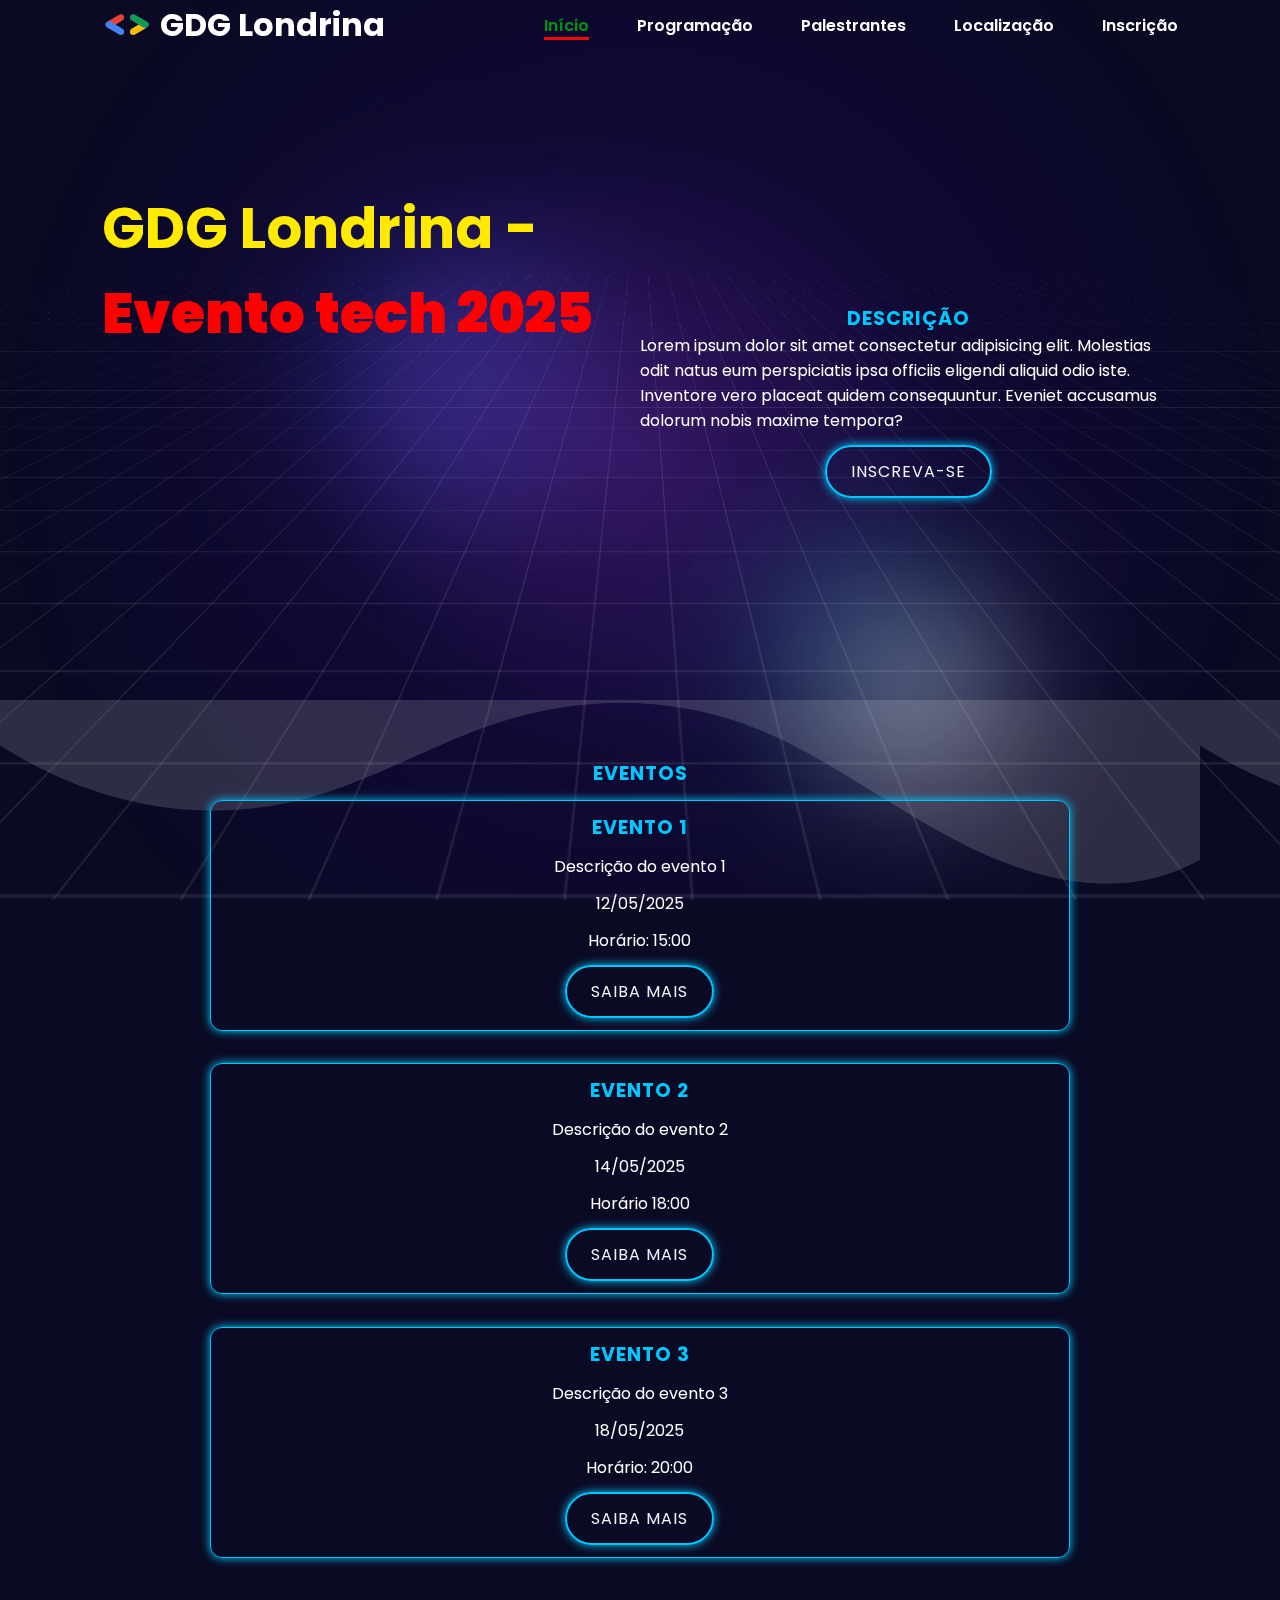
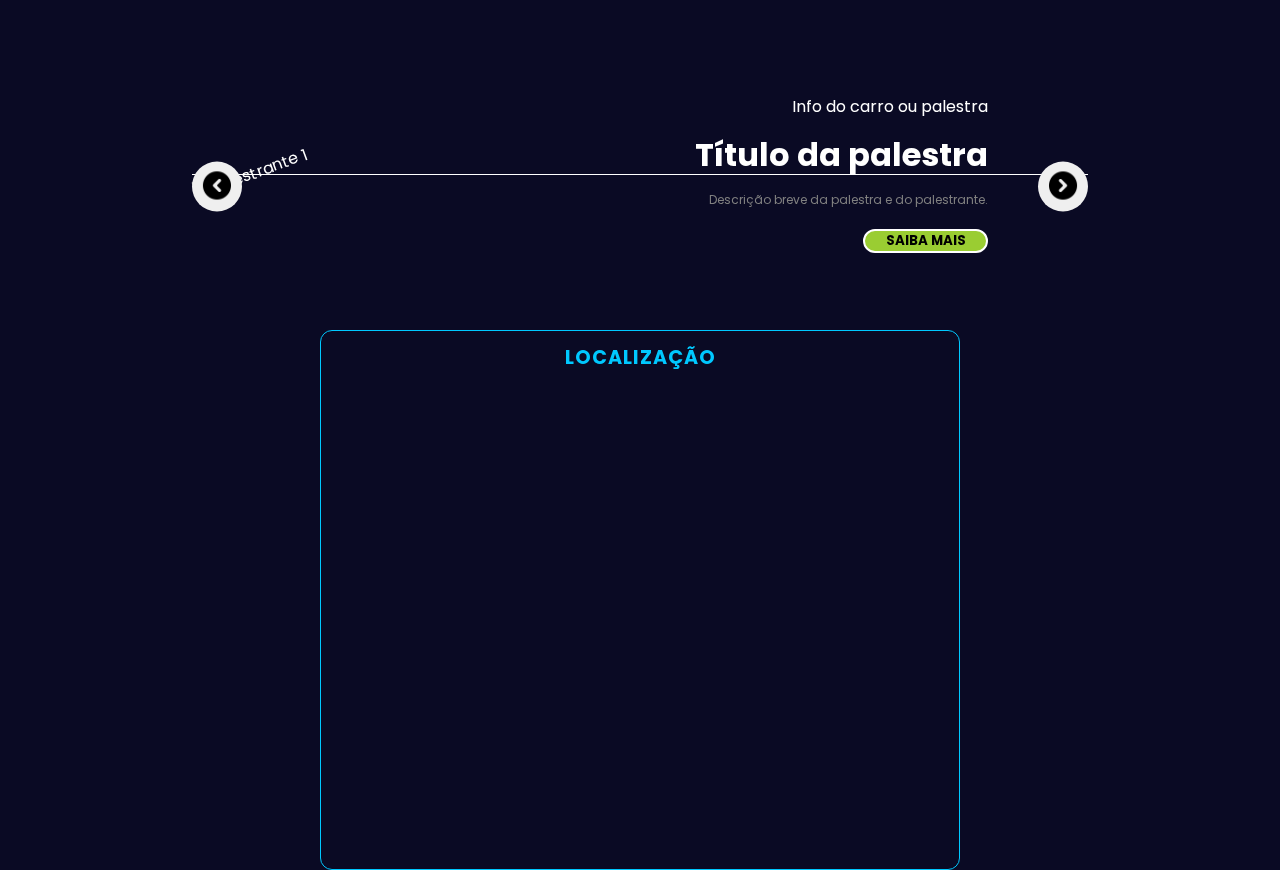
==== index.html @ 8e0e9ed7 "Inserindo seção de horários, palestrantes e localização." ====
<!DOCTYPE html>
<html lang="pt-br">
  <head>
    <meta charset="UTF-8" />
    <meta name="viewport" content="width=device-width, initial-scale=1.0" />
    <link
      rel="stylesheet"
      href="https://cdnjs.cloudflare.com/ajax/libs/font-awesome/6.7.2/css/all.min.css"
      integrity="sha512-Evv84Mr4kqVGRNSgIGL/F/aIDqQb7xQ2vcrdIwxfjThSH8CSR7PBEakCr51Ck+w+/U6swU2Im1vVX0SVk9ABhg=="
      crossorigin="anonymous"
      referrerpolicy="no-referrer"
    />
  
    <link rel="stylesheet" href="/styles/styles.css" />
    <link rel="stylesheet" href="/styles/header.css" />
    <link rel="stylesheet" href="/styles/responsivo.css" />
    <link rel="stylesheet" href="/styles/main.css" />  
    <link rel="stylesheet" href="/styles/background.css">
    <link rel="stylesheet" href="styles/palestrantes.css">

    <script
      src="https://cdnjs.cloudflare.com/ajax/libs/jquery/3.7.1/jquery.min.js"
      integrity="sha512-v2CJ7UaYy4JwqLDIrZUI/4hqeoQieOmAZNXBeQyjo21dadnwR+8ZaIJVT8EE2iyI61OV8e6M8PP2/4hpQINQ/g=="
      crossorigin="anonymous"
      referrerpolicy="no-referrer"
    ></script>
    <title>GDG Londrina</title>
  </head>
  <body>
    <!-- Parte do background -->
    <div class="interactive-background" id="interactive-bg">
        <div class="gradient-follow" id="gradient"></div>
        <div class="grid"></div>
        <div class="particles-container" id="particles"></div>
        <div class="orb orb1" id="orb1"></div>
        <div class="orb orb2" id="orb2"></div>
        <div class="orb orb3" id="orb3"></div>
        <div class="waves">
            <div class="wave wave1"></div>
            <div class="wave wave2"></div>
            <div class="wave wave3"></div>
        </div>
    </div>
    <!-- Parte do header(cabeçalho) -->
    <header>
      <nav id="navbar">
        <div class="logo">
          <img
            src="/Imagem/5159265559957843732-Photoroom.png"
            id="logo_img"
            alt="GDG Logo"
          />
          <h1>GDG Londrina</h1>
        </div>
        <ul id="nav_list">
          <li class="nav_item active">
            <a href="#home"> Início </a>
          </li>
          <li class="nav_item">
            <a href="#agenda"> Programação </a>
          </li>
          <li class="nav_item">
            <a href="#palestra"> Palestrantes </a>
          </li>
          <li class="nav_item">
            <a href="#localizacao"> Localização </a>
          </li>
          <li class="nav_item">
            <a href="#inscricao"> Inscrição </a>
          </li>
        </ul>
        <button id="mobile_btn">
          <i class="fa-solid fa-bars"></i>
        </button>
      </nav>

      <div id="mobile_menu">
        <ul id="mobile_nav_list">
          <li class="nav_item">
            <a href="#home"> Início </a>
          </li>
          <li class="nav_item">
            <a href="#agenda"> Programação </a>
          </li>
          <li class="nav_item">
            <a href="#palestra"> Palestrantes </a>
          </li>
          <li class="nav_item">
            <a href="#localizacao"> Localização </a>
          </li>
          <li class="nav_item">
            <a href="#inscricao"> Inscrição </a>
          </li>
        </ul>
      </div>
    </header>

    <!-- Parte do inicio -->
    <main id="content">
      <section id="home">
        <div class="shape"></div>
        <div id="inicio">
          <h1 class="title">
            GDG Londrina - <strong>Evento tech 2025</strong>
          </h1>
          <p class="description">
          
          </p>   
          <div>
             <div id="btn-container">
              <div id="">
                <h3>Descrição </h3>
                <p>Lorem ipsum dolor sit amet consectetur adipisicing elit. Molestias odit natus eum perspiciatis ipsa officiis eligendi aliquid odio iste. Inventore vero placeat quidem consequuntur. Eveniet accusamus dolorum nobis maxime tempora?</p>
              </div>
            <button id="btn">
                Inscreva-se
               </button>
          </div>

          </div> 
         
      </section>
      
      <section id="agenda">
        <div class="agenda-palestra">
    
            <h2>Eventos</h2>
            <div class="eventos">
              <div class="evento">
                <h3>Evento 1</h3>
                <p>Descrição do evento 1</p>
                <span class="data">12/05/2025</span>
                <span class="horario">Horário: 15:00</span>
                <button id="btn">Saiba Mais</button>
              </div>
              <div class="evento">
                <h3>Evento 2</h3>
                <p>Descrição do evento 2</p>
                <span class="data">14/05/2025</span>
                <span class="horario" >Horário 18:00</span>
                <button id="btn">Saiba Mais</button>

              </div>
              <div class="evento">
                <h3>Evento 3</h3>
                <p>Descrição do evento 3</p>
                <span class="data">18/05/2025</span>
                <span class="horario">Horário: 20:00</span>
                <button id="btn">Saiba Mais</button>

              </div>
          </div>

        </div>
      </section>
       
      <section id="palestra">
        <div class="lista">
          <div class="item active">
            <div class="palestrante-img">
              <img src="img1.jpg" alt="Palestrante 1">
            </div>
            <div class="content">
              <div class="car-information">Info do carro ou palestra</div>
              <h2>Título da palestra</h2>
              <div class="description">Descrição breve da palestra e do palestrante.</div>
              <button class="information">Saiba mais</button>
            </div>
          </div>
          <div class="item">
            <div class="palestrante-img">
              <img src="img2.jpg" alt="Palestrante 2">
            </div>
            <div class="content">
              <div class="car-information">Outro conteúdo</div>
              <h2>Outro título</h2>
              <div class="description">Outra descrição para este slide.</div>
              <button class="information">Saiba mais</button>
            </div>
          </div>
      
          <!-- MOVA AS SETAS PRA CÁ -->
          <div class="arrows">
            <button id="prev"><img src="Imagem/flecha.png" alt="Anterior"></button>
            <button id="next"><img src="Imagem/flecha.png" alt="Próximo"></button>
          </div>
        </div>
      
       
      </section>

      <section id="localizacao">
        <h2>Localização</h2>
        <div class="mapa">
        <iframe src="https://www.google.com/maps/embed?pb=!1m18!1m12!1m3!1d3664.3325707007243!2d-51.14333442485062!3d-23.303689378977754!2m3!1f0!2f0!3f0!3m2!1i1024!2i768!4f13.1!3m3!1m2!1s0x94eb437a3d1d44af%3A0x9c9f46adfc62d1eb!2sUniCesumar%20-%20Londrina!5e0!3m2!1spt-BR!2sbr!4v1744489398450!5m2!1spt-BR!2sbr" width="600" height="450" style="border:0;" allowfullscreen="" loading="lazy" referrerpolicy="no-referrer-when-downgrade"></iframe></div>
      </section>
      
      
      
    </main>

   
    <script src="/javascript/script.js"></script>
    <script src="/javascript/background.js"></script>
    <script src="/javascript/slides.js"></script>
  </body>
</html>
---- styles/styles.css ----
/* Para estilizações repitidas */

@import url('https://fonts.googleapis.com/css2?family=Montserrat:ital,wght@0,100..900;1,100..900&family=Poppins:ital,wght@0,100;0,200;0,300;0,400;0,500;0,600;0,700;0,800;0,900;1,100;1,200;1,300;1,400;1,500;1,600;1,700;1,800;1,900&family=Righteous&family=Sarala:wght@400;700&display=swap');

* {
    font-family: 'Poppins', sans-serif;
    margin: 0;
    padding: 0;
    box-sizing: border-box;
}

body {
    background-color: white;
}

section {
    padding: 28px 8%;
}

.btn_default {
    border: none;
    display: flex;
    align-items: center;
    justify-content: center;
    background-color: #ffcb45;
    border-radius: 12px;
    padding: 10px 14px;
    box-shadow: 0px 0px 10px 2px rgb(0,0,0,0.1);
    cursor: pointer;
    transition: background-color 0.3s ease;
}

.btn_default:hover {
    background-color: #f8d477;
}

.section_title {
    color: #e9a209;
    font-size: 1.563rem;
}

.section_subtitle {
    font-size: 2.1875rem;
}
---- styles/header.css ----
/* header {
    width: 100%;
    padding: 0px 8%;
    background: -moz-linear-gradient(#444); }*/



#navbar {
    width: 100%;
    display: flex;
    align-items: center;
    justify-content: space-between;
}

.logo {
    display: flex;
    align-items: center;
    gap: 8px;
}

.logo #logo_img {
    width: 50px;
    height: 50px;
}

#nav_list {
    display: flex;
    list-style: none;
    gap: 48px;
}

.nav_item a {
    text-decoration: none;
    color: rgb(255, 255, 255);
    font-weight: 600;
}

.nav_item.active a {
    color: rgb(0, 148, 20);
    border-bottom: 3px solid red;
}

#mobile_btn {
    display: none;
}

#mobile_menu {
    display: none;
}
---- styles/responsivo.css ----
/* Parte da responsividade */

/* Parte do cabeçalho */
@media screen and (max-width: 1170px) {
    #nav_list,
    #navbar .btn_default {
        display: none;
    }

    #mobile_btn {
        display: block;
        border: none;
        background-color: transparent;
        font-size: 1.5rem;
        cursor: pointer;
    }

    #mobile_menu.active {
        display: flex;
        flex-direction: column;
        align-items: center;
    }

    #mobile_nav_list {
        display: flex;
        flex-direction: column;
        gap: 12px;
        margin: 12px 0px;
    }

    #mobile_nav_list .nav_item {
        list-style: none;
        text-align: center;
    } 
}

@media screen and (max-width: 1170px) {
    #home {
        align-items: center;
        justify-content: center;        
        flex-wrap: wrap;
        min-height: 100%;
        padding-top: 0px;
    }

    #banner, #banner img, #home .shape {
        display: none;
    }

  

    #inicio {
        width: 100%;
        text-align: center;
        align-items: center;
    }
}
---- styles/main.css ----
:root {
    --primary: #00c8ff;
    --secondary: #5352ed;
    --accent: #ff2e63;
    --dark: #0a0a24;
    --light: #f1f2f6;
}

#home {
    display: flex;
    flex: auto;
    min-height: calc(100vh - 91px);
    position: relative;
}

#inicio {
    margin-top: 10%;
    width: 50%;
    display: flex;
    flex-direction: column;
    gap: 28px;
}

#inicio .title {
    font-size: 3.5rem;
    color: rgb(255, 234, 0);
}

#inicio .title strong {
    color: red;
}

#inicio .description {
    font-size: 1.2rem;
}

#banner {
    display: flex;
    align-items: start;
    justify-content: end;
    width: 70%;
    z-index: 2;
}

#btn-container {
    width: 100%;
    align-items: center;
    justify-content: center;
    display: flex;
    flex-direction: column;
    margin-left: 100%;
    margin-top: -20%;
    gap: 12px;
   
}

#btn {
    margin: 0 auto;
    padding: 12px 24px;
    background: transparent;
    color: var(--light);
    border: 2px solid var(--primary);
    border-radius: 30px;
    font-size: 1rem;
    cursor: pointer;
    transition: all 0.3s ease;
    position: relative;
    overflow: hidden;
    text-transform: uppercase;
    letter-spacing: 1px;
    z-index: 1;
    box-shadow: 0 0 10px var(--primary);
}

#agenda{
    width: 100%;
    display: flex;
    flex-direction: column;
    gap: 12px;
    margin-top: -10%;
}

#agenda > h2, h3 {
    text-align: center;
    color: var(--primary);
    text-transform: uppercase;
    letter-spacing: 1px;
    font-size: 1.2rem;
}

.agenda-palestra {
    width: 100%;
    display: flex;
    flex-direction: column;
    gap: 12px;
    
}

.agenda-palestra > h2{
    text-align: center;
    color: var(--primary);
    text-transform: uppercase;
    letter-spacing: 1px;
    font-size: 1.2rem;
}

.evento {
    width: 80%;
    display: flex;
    flex-direction: column;
    text-align: center;
    gap: 12px;
    border: 1px solid var(--primary);
    border-radius: 12px;
    margin: auto;
    margin-bottom: 3%;
    padding: 12px;
    box-shadow: 0 0 10px var(--primary);
}

/* Seção localização */

#localizacao {
    
    width: 50%;
    display: flex;
    flex-direction: column;
    align-items: center;
    gap: 28px;
    margin: auto;
    margin-top: 10%;
    border: 1px solid var(--primary);
    border-radius: 12px;
    padding: 12px;
}

#localizacao > h2 {
    text-align: center;
    color: var(--primary);
    text-transform: uppercase;
    letter-spacing: 1px;
    font-size: 1.2rem;
}



#btn:before {
    content: '';
    position: absolute;
    top: 0;
    left: -100%;
    width: 100%;
    height: 100%;
    background: var(--primary);
    transition: all 0.4s ease-in-out;
    z-index: -1;
}

#btn:hover:before {
    left: 0;
}

#btn:hover {
    color: var(--dark);
    box-shadow: 0 0 20px var(--primary);
    transform: translateY(-5px);
}
---- styles/background.css ----
:root {
    --primary-color: #00c8ff66;
    --secondary-color: #5352ed;
    --accent-color: #f1f2f6;
    --bg-color: #0a0a24;
    --mouse-x: 50vw;
    --mouse-y: 50vh;
}


* {
    margin: 0;
    padding: 0;
    box-sizing: border-box;
    
}


header{
    width: 100%;
    padding: 0px 8%;
   
}


body {
    font-family: 'Segoe UI', Tahoma, Geneva, Verdana, sans-serif;
    background-color: var(--bg-color);
    color: white;
    min-height: 100vh;
    overflow-x: hidden;
    position: relative;
}

.interactive-background {
    position: fixed;
    top: 0;
    left: 0;
    width: 100%;
    height: 100%;
    z-index: -1;
    overflow: hidden;
}

/* Gradiente principal que segue o cursor */
.gradient-follow {
    position: absolute;
    top: 0;
    left: 0;
    width: 100%;
    height: 100%;
    background: radial-gradient(
        800px circle at var(--mouse-x) var(--mouse-y),
        rgba(138, 43, 226, 0.4),
        rgba(74, 0, 224, 0.1) 40%,
        rgba(18, 0, 56, 0) 80%
    );
    pointer-events: none;
    opacity: 0.8;
}

/* Partículas flutuantes */
.particles-container {
    position: absolute;
    width: 100%;
    height: 100%;
}

.particle {
    position: absolute;
    background-color: rgba(255, 255, 255, 0.5);
    border-radius: 50%;
    pointer-events: none;
}

/* Grade de linhas */
.grid {
    position: absolute;
    width: 200%;
    height: 200%;
    top: -50%;
    left: -50%;
    background-image: 
        linear-gradient(rgba(255, 255, 255, 0.1) 1px, transparent 1px),
        linear-gradient(90deg, rgba(255, 255, 255, 0.1) 1px, transparent 1px);
    background-size: 50px 50px;
    transform-origin: center;
    transform: perspective(500px) rotateX(60deg);
    animation: grid-animation 15s linear infinite;
}

@keyframes grid-animation {
    0% {
        transform: perspective(500px) rotateX(60deg) translateY(0);
    }
    100% {
        transform: perspective(500px) rotateX(60deg) translateY(50px);
    }
}

/* Orbes de luz */
.orb {
    position: absolute;
    border-radius: 50%;
    filter: blur(60px);
    opacity: 0.5;
    mix-blend-mode: screen;
    pointer-events: none;
    transition: transform 0.8s ease;
}

.orb1 {
    top: 20%;
    left: 20%;
    width: 400px;
    height: 400px;
    background: radial-gradient(var(--secondary-color), transparent 70%);
}

.orb2 {
    bottom: 10%;
    right: 20%;
    width: 350px;
    height: 350px;
    background: radial-gradient(var(--primary-color), transparent 70%);
}

.orb3 {
    top: 60%;
    left: 60%;
    width: 300px;
    height: 300px;
    background: radial-gradient(var(--accent-color), transparent 70%);
}

/* Ondas na parte inferior */
.waves {
    position: absolute;
    bottom: 0;
    left: 0;
    width: 100%;
    height: 200px;
    opacity: 0.2;
}

.wave {
    position: absolute;
    bottom: 0;
    left: 0;
    width: 200%;
    height: 100%;
    background: url("data:image/svg+xml,%3Csvg xmlns='http://www.w3.org/2000/svg' viewBox='0 0 1200 120' preserveAspectRatio='none'%3E%3Cpath d='M321.39,56.44c58-10.79,114.16-30.13,172-41.86,82.39-16.72,168.19-17.73,250.45-.39C823.78,31,906.67,72,985.66,92.83c70.05,18.48,146.53,26.09,214.34,3V0H0V27.35A600.21,600.21,0,0,0,321.39,56.44Z' fill='%23ffffff'%3E%3C/path%3E%3C/svg%3E");
    background-size: 1200px 100%;
}

.wave1 {
    animation: wave-animation 20s linear infinite;
    z-index: 3;
    opacity: 0.3;
}

.wave2 {
    animation: wave-animation-reverse 15s linear infinite;
    z-index: 2;
    opacity: 0.5;
}

.wave3 {
    animation: wave-animation 30s linear infinite;
    z-index: 1;
    opacity: 0.2;
}

@keyframes wave-animation {
    0% { transform: translateX(0); }
    100% { transform: translateX(-50%); }
}

@keyframes wave-animation-reverse {
    0% { transform: translateX(-50%); }
    100% { transform: translateX(0); }
}



/* Conteúdo */


/* h1 {
    font-size: 48px;
    font-weight: 800;
    margin-bottom: 20px;
    background: linear-gradient(to right, white, #c4b5fd);
    -webkit-background-clip: text;
    background-clip: text;
    color: transparent;
    max-width: 800px;
} */
---- styles/palestrantes.css ----
/* Reset e configurações globais */
* {
    margin: 0;
    padding: 0;
    box-sizing: border-box;
}

#palestra{
    margin-top: 10%;
}

  /* Adaptação: classe .lista */
  #palestra .lista {
    
    width: 70vw;
    height: 100%;
    margin: auto;
    position: relative;
  }
  
  /* .item e .item.active */
  #palestra .lista .item {
    position: absolute;
    inset: 0;
    opacity: 0;
    transform: translateX(100vw);
    transition: 0.5s;
  }
  
  #palestra .lista .item.active {
    transform: translateX(0);
    opacity: 1;
    transition: 0.5s;
  }
  
  /* Adaptação: .palestrante-img e .car-img */
  #palestra .lista .item .palestrante-img,
  #palestra .lista .item .car-img {
    position: absolute;
    top: 30%;
    transform: translateY(-50%);
    width: 70%;
  }
  
  #palestra .lista .item .palestrante-img img,
  #palestra .lista .item .car-img img {
    width: 100%;
    transform: rotate(0deg);
    transition: 0.5s;
    transition-delay: 0.3s;
  }
  
  #palestra .lista .item.active .palestrante-img img,
  #palestra .lista .item.active .car-img img {
    transform: rotate(-20deg);
  }
  
  /* Conteúdo textual */
  #palestra .lista .item .content {
    position: absolute;
    bottom: 10%;
    right: 100px;
    width: 70%;
    height: 100%;
    display: flex;
    flex-direction: column;
    justify-content: center;
    align-items: end;
    gap: 20px;
  }
  
  /* Animações */
  #palestra .lista .item .content .car-information,
  #palestra .lista .item .content h2,
  #palestra .lista .item .content .description,
  #palestra .lista .item .content .information {
    transform: translateX(200px);
    transition: 0.7s;
    transition-delay: 0.3s;
  }
  
  #palestra .lista .item.active .content .car-information {
    transform: translateX(0);
  }
  
  #palestra .lista .item.active .content h2 {
    transform: translateX(0);
    transition-delay: 0.5s;
  }
  
  #palestra .lista .item.active .content .description {
    transform: translateX(0);
    transition-delay: 0.9s;
  }
  
  #palestra .lista .item.active .content .information {
    transform: translateX(0);
    transition-delay: 1.2s;
  }
  
  #palestra .lista .item .content h2 {
    font-size: 2em;
    line-height: 1em;
  }
  
  #palestra .lista .item .content .description {
    color: gray;
    font-size: 12px;
    text-align: right;
    max-width: 400px;
  }
  
  #palestra .lista .item .content .information {
    border-radius: 30px;
    height: 35px;
    width: 125px;
    text-transform: uppercase;
    border: 2px solid white;
    background-color: yellowgreen;
    cursor: pointer;
    font-weight: bold;
  }
  
  /* Linha branca */
  #palestra .lista::before {
    content: "";
    position: absolute;
    height: 200px;
    width: 100%;
    top: 30%;
    border-top: 1px solid white;
  }
  
  /* Arrows */
  #palestra .arrows {
    width: 70vw;
    position: absolute;
    top: 29%;
    left: 50%;
    transform: translate(-50%, -25%);
    display: flex;
    justify-content: space-between;
  }
  
  #palestra .arrows button {
    width: 50px;
    height: 50px;
    border-radius: 50%;
    border: none;
    cursor: pointer;
  }
  
  #palestra .arrows button:nth-child(1) img {
    scale: -1;
  }
  
  #palestra .arrows img {
    width: 30px;
    margin-top: 4px;
  }
  
  #palestra .arrows img:hover {
    background-color: rgb(255, 0, 162);
    border-radius: 50%;
  }
  
  #palestra .indicator {
    position: absolute;
    top: 70%;
    left: 50%;
    transform: translateX(-50%);
    height: auto;
    width: auto;
    display: flex;
    flex-direction: column;
    align-items: center;
    gap: 15px;
  }
  
  #palestra .indicator .number {
    font-size: 3em;
    color: #000;
  }
  
  #palestra .indicator ul {
    display: flex;
    gap: 10px;
  }
  
  #palestra .indicator ul li {
    width: 25px;
    height: 5px;
    background-color: violet;
    transition: 0.5s;
  }
  
  #palestra .indicator ul li.active {
    background-color: black;
  }
  
  
  /* Classe utilitária */
  .active {
    transform: translateX(0);
    transition: 0.5s;
    opacity: 1;
  }
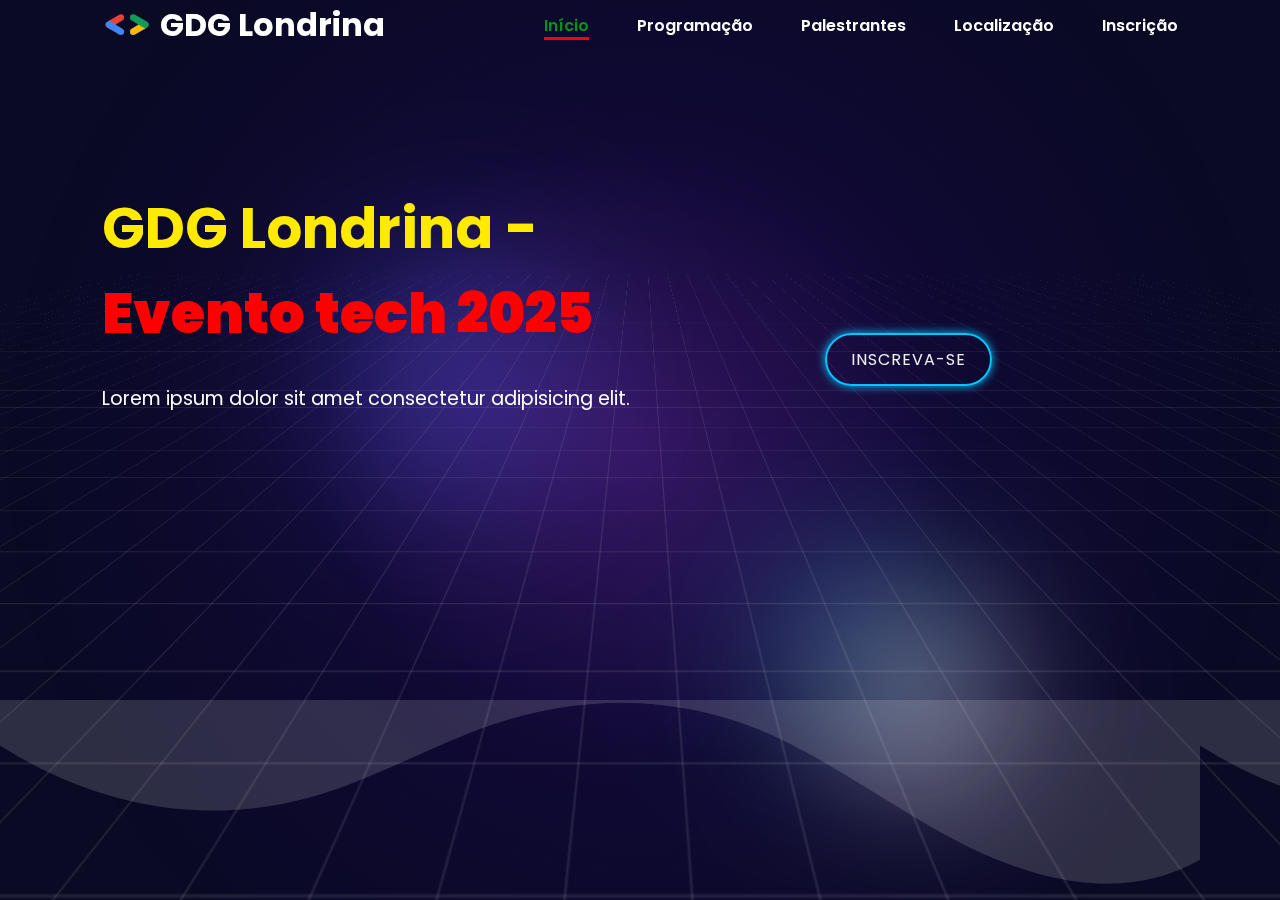
==== commit 38f34785: "nada" ====
--- a/index.html
+++ b/index.html
@@ -16,7 +16,6 @@
     <link rel="stylesheet" href="/styles/responsivo.css" />
     <link rel="stylesheet" href="/styles/main.css" />  
     <link rel="stylesheet" href="/styles/background.css">
-    <link rel="stylesheet" href="styles/palestrantes.css">
 
     <script
       src="https://cdnjs.cloudflare.com/ajax/libs/jquery/3.7.1/jquery.min.js"
@@ -104,104 +103,24 @@
             GDG Londrina - <strong>Evento tech 2025</strong>
           </h1>
           <p class="description">
-          
+            Lorem ipsum dolor sit amet consectetur adipisicing elit.
           </p>   
           <div>
-             <div id="btn-container">
-              <div id="">
-                <h3>Descrição </h3>
-                <p>Lorem ipsum dolor sit amet consectetur adipisicing elit. Molestias odit natus eum perspiciatis ipsa officiis eligendi aliquid odio iste. Inventore vero placeat quidem consequuntur. Eveniet accusamus dolorum nobis maxime tempora?</p>
-              </div>
+            <div id="btn-container">
             <button id="btn">
                 Inscreva-se
-               </button>
+              </button>
           </div>
 
           </div> 
-         
-      </section>
-      
-      <section id="agenda">
-        <div class="agenda-palestra">
-    
-            <h2>Eventos</h2>
-            <div class="eventos">
-              <div class="evento">
-                <h3>Evento 1</h3>
-                <p>Descrição do evento 1</p>
-                <span class="data">12/05/2025</span>
-                <span class="horario">Horário: 15:00</span>
-                <button id="btn">Saiba Mais</button>
-              </div>
-              <div class="evento">
-                <h3>Evento 2</h3>
-                <p>Descrição do evento 2</p>
-                <span class="data">14/05/2025</span>
-                <span class="horario" >Horário 18:00</span>
-                <button id="btn">Saiba Mais</button>
-
-              </div>
-              <div class="evento">
-                <h3>Evento 3</h3>
-                <p>Descrição do evento 3</p>
-                <span class="data">18/05/2025</span>
-                <span class="horario">Horário: 20:00</span>
-                <button id="btn">Saiba Mais</button>
-
-              </div>
-          </div>
-
-        </div>
-      </section>
-       
-      <section id="palestra">
-        <div class="lista">
-          <div class="item active">
-            <div class="palestrante-img">
-              <img src="img1.jpg" alt="Palestrante 1">
-            </div>
-            <div class="content">
-              <div class="car-information">Info do carro ou palestra</div>
-              <h2>Título da palestra</h2>
-              <div class="description">Descrição breve da palestra e do palestrante.</div>
-              <button class="information">Saiba mais</button>
-            </div>
-          </div>
-          <div class="item">
-            <div class="palestrante-img">
-              <img src="img2.jpg" alt="Palestrante 2">
-            </div>
-            <div class="content">
-              <div class="car-information">Outro conteúdo</div>
-              <h2>Outro título</h2>
-              <div class="description">Outra descrição para este slide.</div>
-              <button class="information">Saiba mais</button>
-            </div>
-          </div>
-      
-          <!-- MOVA AS SETAS PRA CÁ -->
-          <div class="arrows">
-            <button id="prev"><img src="Imagem/flecha.png" alt="Anterior"></button>
-            <button id="next"><img src="Imagem/flecha.png" alt="Próximo"></button>
-          </div>
-        </div>
-      
-       
-      </section>
-
-      <section id="localizacao">
-        <h2>Localização</h2>
-        <div class="mapa">
-        <iframe src="https://www.google.com/maps/embed?pb=!1m18!1m12!1m3!1d3664.3325707007243!2d-51.14333442485062!3d-23.303689378977754!2m3!1f0!2f0!3f0!3m2!1i1024!2i768!4f13.1!3m3!1m2!1s0x94eb437a3d1d44af%3A0x9c9f46adfc62d1eb!2sUniCesumar%20-%20Londrina!5e0!3m2!1spt-BR!2sbr!4v1744489398450!5m2!1spt-BR!2sbr" width="600" height="450" style="border:0;" allowfullscreen="" loading="lazy" referrerpolicy="no-referrer-when-downgrade"></iframe></div>
+        
       </section>
       
       
       
     </main>
 
-   
     <script src="/javascript/script.js"></script>
     <script src="/javascript/background.js"></script>
-    <script src="/javascript/slides.js"></script>
   </body>
 </html>
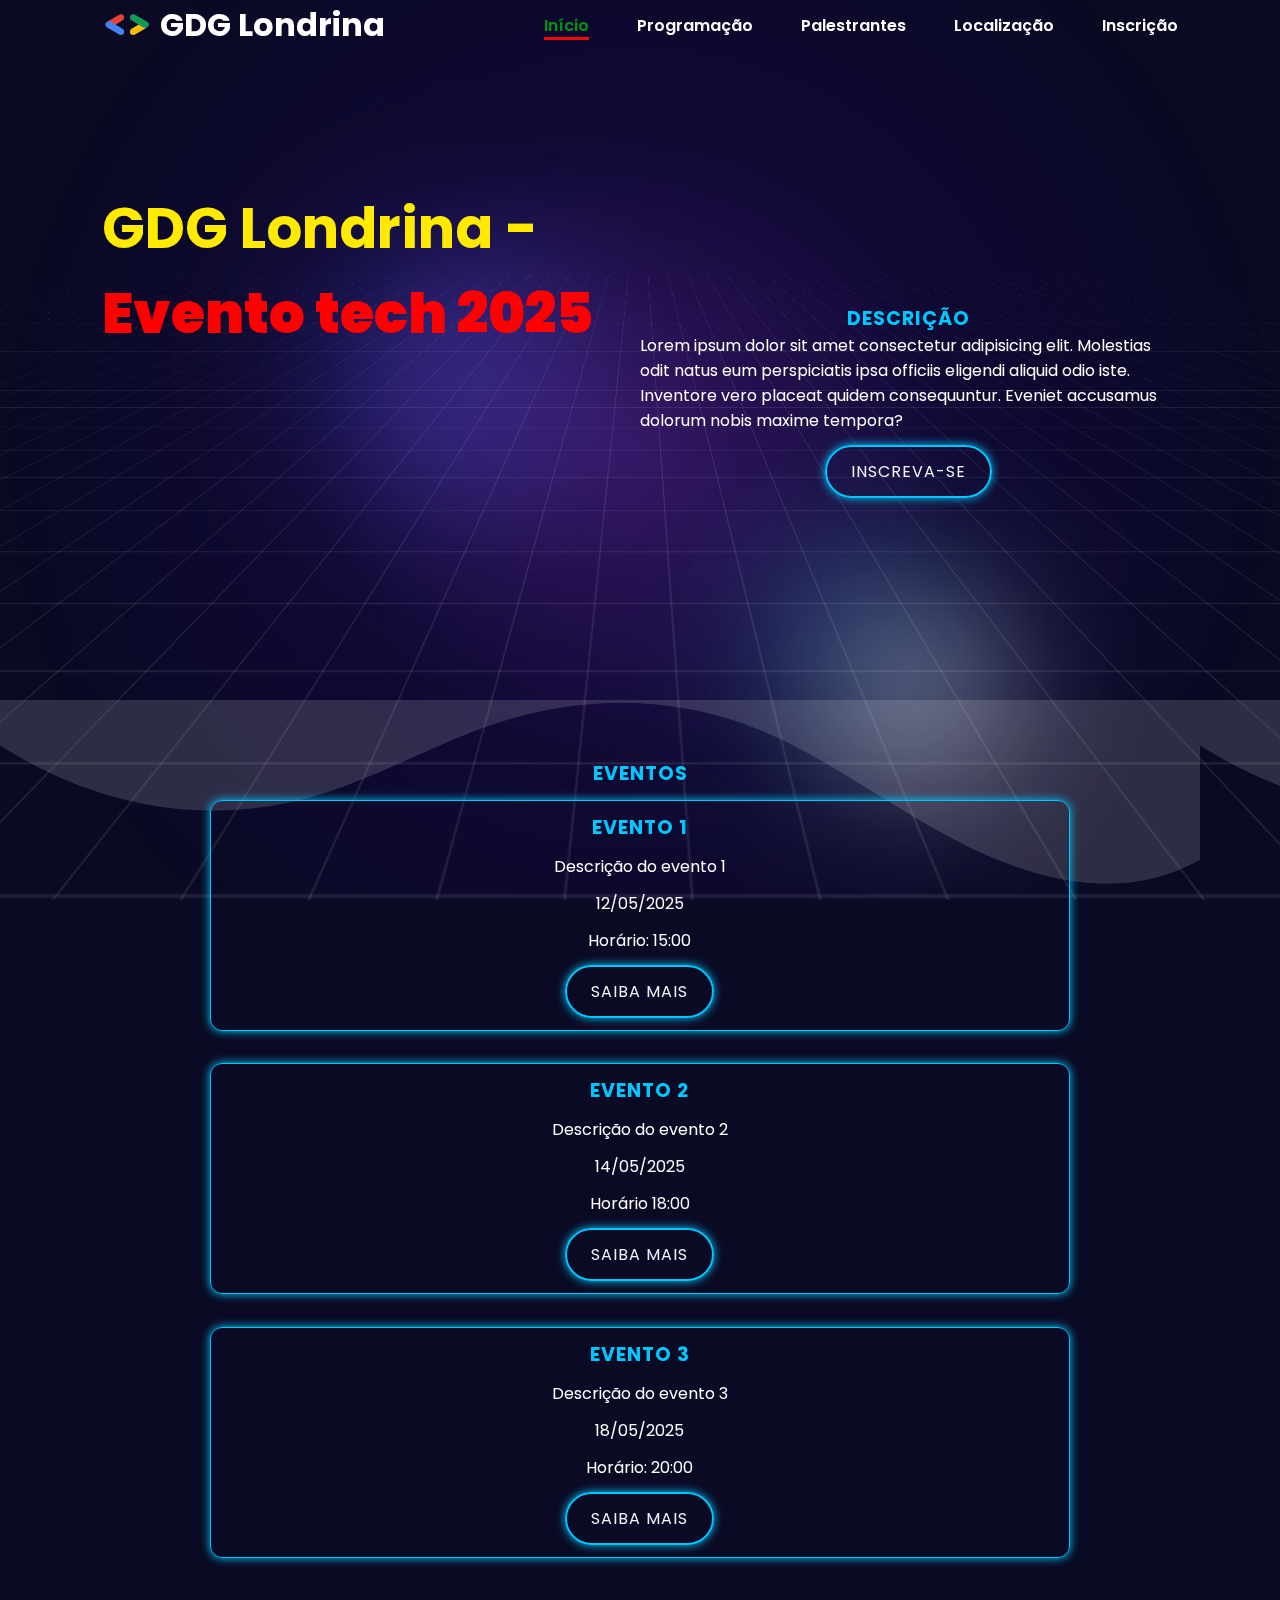
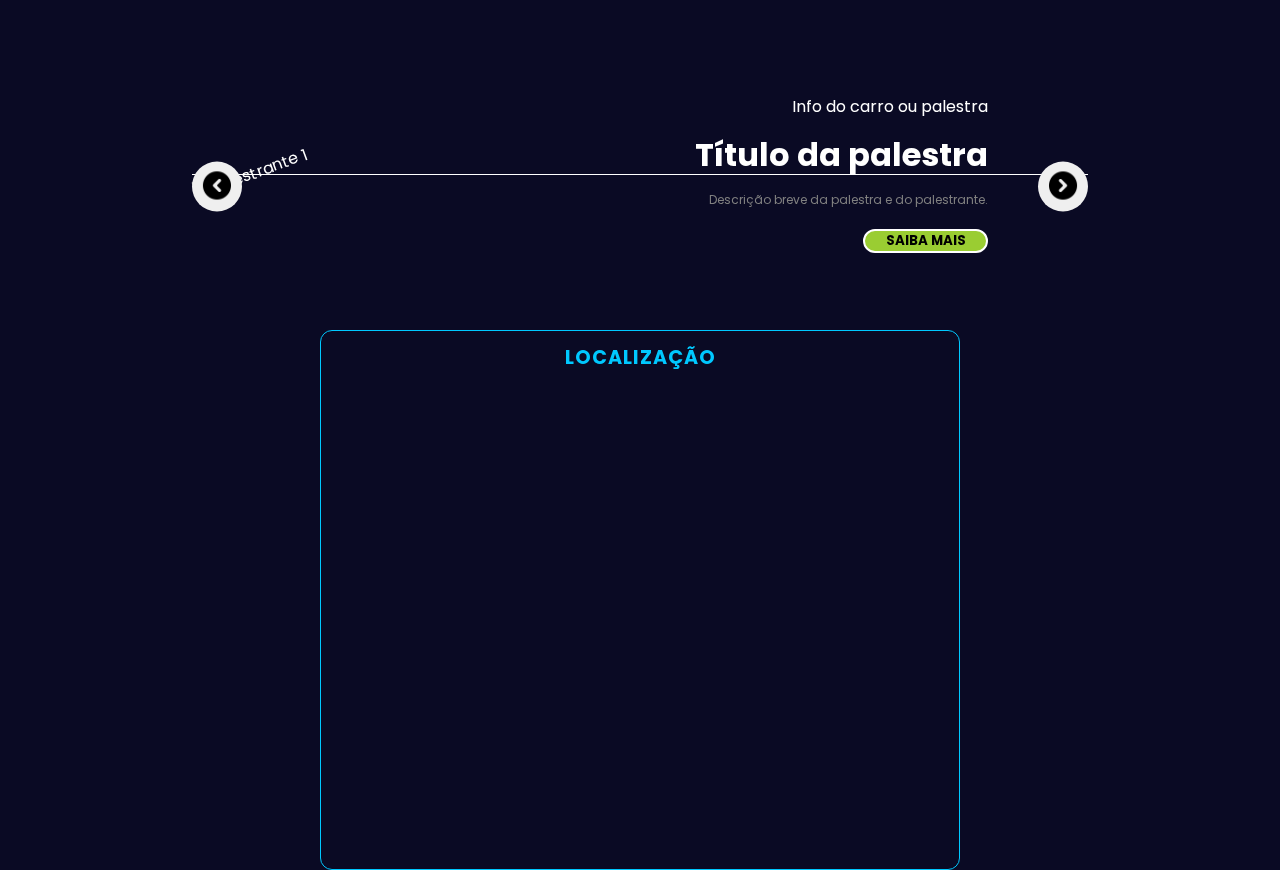
==== commit 13e0ee54: "Arrumando parte do html" ====
--- a/index.html
+++ b/index.html
@@ -16,6 +16,7 @@
     <link rel="stylesheet" href="/styles/responsivo.css" />
     <link rel="stylesheet" href="/styles/main.css" />  
     <link rel="stylesheet" href="/styles/background.css">
+    <link rel="stylesheet" href="styles/palestrantes.css">
 
     <script
       src="https://cdnjs.cloudflare.com/ajax/libs/jquery/3.7.1/jquery.min.js"
@@ -103,17 +104,93 @@
             GDG Londrina - <strong>Evento tech 2025</strong>
           </h1>
           <p class="description">
-            Lorem ipsum dolor sit amet consectetur adipisicing elit.
+          
           </p>   
           <div>
             <div id="btn-container">
+              <div id="">
+                <h3>Descrição </h3>
+                <p>Lorem ipsum dolor sit amet consectetur adipisicing elit. Molestias odit natus eum perspiciatis ipsa officiis eligendi aliquid odio iste. Inventore vero placeat quidem consequuntur. Eveniet accusamus dolorum nobis maxime tempora?</p>
+              </div>
             <button id="btn">
                 Inscreva-se
               </button>
           </div>
 
           </div> 
-        
+      </section>
+      
+      <section id="agenda">
+        <div class="agenda-palestra">
+    
+            <h2>Eventos</h2>
+            <div class="eventos">
+              <div class="evento">
+                <h3>Evento 1</h3>
+                <p>Descrição do evento 1</p>
+                <span class="data">12/05/2025</span>
+                <span class="horario">Horário: 15:00</span>
+                <button id="btn">Saiba Mais</button>
+              </div>
+              <div class="evento">
+                <h3>Evento 2</h3>
+                <p>Descrição do evento 2</p>
+                <span class="data">14/05/2025</span>
+                <span class="horario" >Horário 18:00</span>
+                <button id="btn">Saiba Mais</button>
+
+              </div>
+              <div class="evento">
+                <h3>Evento 3</h3>
+                <p>Descrição do evento 3</p>
+                <span class="data">18/05/2025</span>
+                <span class="horario">Horário: 20:00</span>
+                <button id="btn">Saiba Mais</button>
+
+              </div>
+          </div>
+
+        </div>
+      </section>
+
+      <section id="palestra">
+        <div class="lista">
+          <div class="item active">
+            <div class="palestrante-img">
+              <img src="img1.jpg" alt="Palestrante 1">
+            </div>
+            <div class="content">
+              <div class="car-information">Info do carro ou palestra</div>
+              <h2>Título da palestra</h2>
+              <div class="description">Descrição breve da palestra e do palestrante.</div>
+              <button class="information">Saiba mais</button>
+            </div>
+          </div>
+          <div class="item">
+            <div class="palestrante-img">
+              <img src="img2.jpg" alt="Palestrante 2">
+            </div>
+            <div class="content">
+              <div class="car-information">Outro conteúdo</div>
+              <h2>Outro título</h2>
+              <div class="description">Outra descrição para este slide.</div>
+              <button class="information">Saiba mais</button>
+            </div>
+          </div>
+      
+          <!-- MOVA AS SETAS PRA CÁ -->
+          <div class="arrows">
+            <button id="prev"><img src="Imagem/flecha.png" alt="Anterior"></button>
+            <button id="next"><img src="Imagem/flecha.png" alt="Próximo"></button>
+          </div>
+        </div>
+      
+      </section>
+
+      <section id="localizacao">
+        <h2>Localização</h2>
+        <div class="mapa">
+        <iframe src="https://www.google.com/maps/embed?pb=!1m18!1m12!1m3!1d3664.3325707007243!2d-51.14333442485062!3d-23.303689378977754!2m3!1f0!2f0!3f0!3m2!1i1024!2i768!4f13.1!3m3!1m2!1s0x94eb437a3d1d44af%3A0x9c9f46adfc62d1eb!2sUniCesumar%20-%20Londrina!5e0!3m2!1spt-BR!2sbr!4v1744489398450!5m2!1spt-BR!2sbr" width="600" height="450" style="border:0;" allowfullscreen="" loading="lazy" referrerpolicy="no-referrer-when-downgrade"></iframe></div>
       </section>
       
       
@@ -122,5 +199,6 @@
 
     <script src="/javascript/script.js"></script>
     <script src="/javascript/background.js"></script>
+    <script src="/javascript/slides.js"></script>
   </body>
 </html>
--- a/styles/palestrantes.css
+++ b/styles/palestrantes.css
@@ -0,0 +1,208 @@
+/* Reset e configurações globais */
+* {
+    margin: 0;
+    padding: 0;
+    box-sizing: border-box;
+}
+
+#palestra{
+    margin-top: 10%;
+}
+
+  /* Adaptação: classe .lista */
+  #palestra .lista {
+    
+    width: 70vw;
+    height: 100%;
+    margin: auto;
+    position: relative;
+  }
+  
+  /* .item e .item.active */
+  #palestra .lista .item {
+    position: absolute;
+    inset: 0;
+    opacity: 0;
+    transform: translateX(100vw);
+    transition: 0.5s;
+  }
+  
+  #palestra .lista .item.active {
+    transform: translateX(0);
+    opacity: 1;
+    transition: 0.5s;
+  }
+  
+  /* Adaptação: .palestrante-img e .car-img */
+  #palestra .lista .item .palestrante-img,
+  #palestra .lista .item .car-img {
+    position: absolute;
+    top: 30%;
+    transform: translateY(-50%);
+    width: 70%;
+  }
+  
+  #palestra .lista .item .palestrante-img img,
+  #palestra .lista .item .car-img img {
+    width: 100%;
+    transform: rotate(0deg);
+    transition: 0.5s;
+    transition-delay: 0.3s;
+  }
+  
+  #palestra .lista .item.active .palestrante-img img,
+  #palestra .lista .item.active .car-img img {
+    transform: rotate(-20deg);
+  }
+  
+  /* Conteúdo textual */
+  #palestra .lista .item .content {
+    position: absolute;
+    bottom: 10%;
+    right: 100px;
+    width: 70%;
+    height: 100%;
+    display: flex;
+    flex-direction: column;
+    justify-content: center;
+    align-items: end;
+    gap: 20px;
+  }
+  
+  /* Animações */
+  #palestra .lista .item .content .car-information,
+  #palestra .lista .item .content h2,
+  #palestra .lista .item .content .description,
+  #palestra .lista .item .content .information {
+    transform: translateX(200px);
+    transition: 0.7s;
+    transition-delay: 0.3s;
+  }
+  
+  #palestra .lista .item.active .content .car-information {
+    transform: translateX(0);
+  }
+  
+  #palestra .lista .item.active .content h2 {
+    transform: translateX(0);
+    transition-delay: 0.5s;
+  }
+  
+  #palestra .lista .item.active .content .description {
+    transform: translateX(0);
+    transition-delay: 0.9s;
+  }
+  
+  #palestra .lista .item.active .content .information {
+    transform: translateX(0);
+    transition-delay: 1.2s;
+  }
+  
+  #palestra .lista .item .content h2 {
+    font-size: 2em;
+    line-height: 1em;
+  }
+  
+  #palestra .lista .item .content .description {
+    color: gray;
+    font-size: 12px;
+    text-align: right;
+    max-width: 400px;
+  }
+  
+  #palestra .lista .item .content .information {
+    border-radius: 30px;
+    height: 35px;
+    width: 125px;
+    text-transform: uppercase;
+    border: 2px solid white;
+    background-color: yellowgreen;
+    cursor: pointer;
+    font-weight: bold;
+  }
+  
+  /* Linha branca */
+  #palestra .lista::before {
+    content: "";
+    position: absolute;
+    height: 200px;
+    width: 100%;
+    top: 30%;
+    border-top: 1px solid white;
+  }
+  
+  /* Arrows */
+  #palestra .arrows {
+    width: 70vw;
+    position: absolute;
+    top: 29%;
+    left: 50%;
+    transform: translate(-50%, -25%);
+    display: flex;
+    justify-content: space-between;
+  }
+  
+  #palestra .arrows button {
+    width: 50px;
+    height: 50px;
+    border-radius: 50%;
+    border: none;
+    cursor: pointer;
+  }
+  
+  #palestra .arrows button:nth-child(1) img {
+    scale: -1;
+  }
+  
+  #palestra .arrows img {
+    width: 30px;
+    margin-top: 4px;
+  }
+  
+  #palestra .arrows img:hover {
+    background-color: rgb(255, 0, 162);
+    border-radius: 50%;
+  }
+  
+  #palestra .indicator {
+    position: absolute;
+    top: 70%;
+    left: 50%;
+    transform: translateX(-50%);
+    height: auto;
+    width: auto;
+    display: flex;
+    flex-direction: column;
+    align-items: center;
+    gap: 15px;
+  }
+  
+  #palestra .indicator .number {
+    font-size: 3em;
+    color: #000;
+  }
+  
+  #palestra .indicator ul {
+    display: flex;
+    gap: 10px;
+  }
+  
+  #palestra .indicator ul li {
+    width: 25px;
+    height: 5px;
+    background-color: violet;
+    transition: 0.5s;
+  }
+  
+  #palestra .indicator ul li.active {
+    background-color: black;
+  }
+  
+  
+  /* Classe utilitária */
+  .active {
+    transform: translateX(0);
+    transition: 0.5s;
+    opacity: 1;
+  }
+  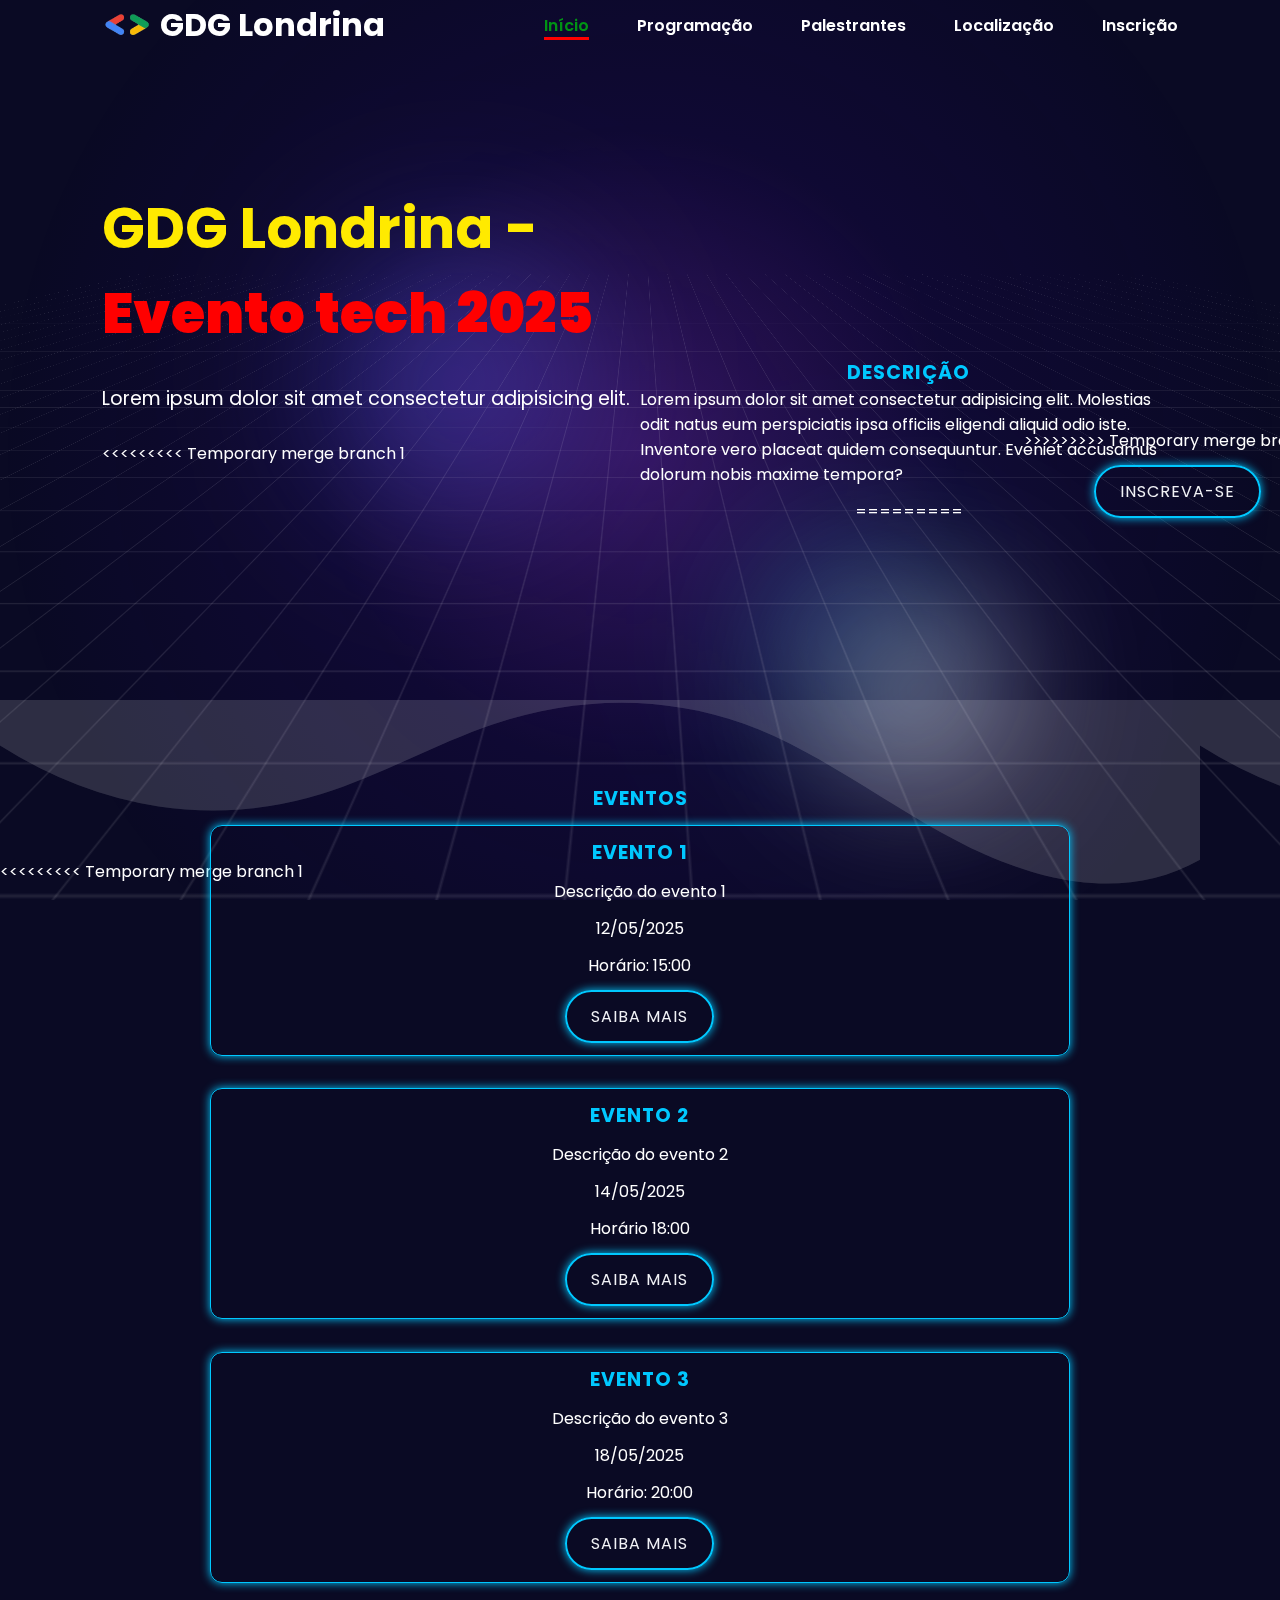
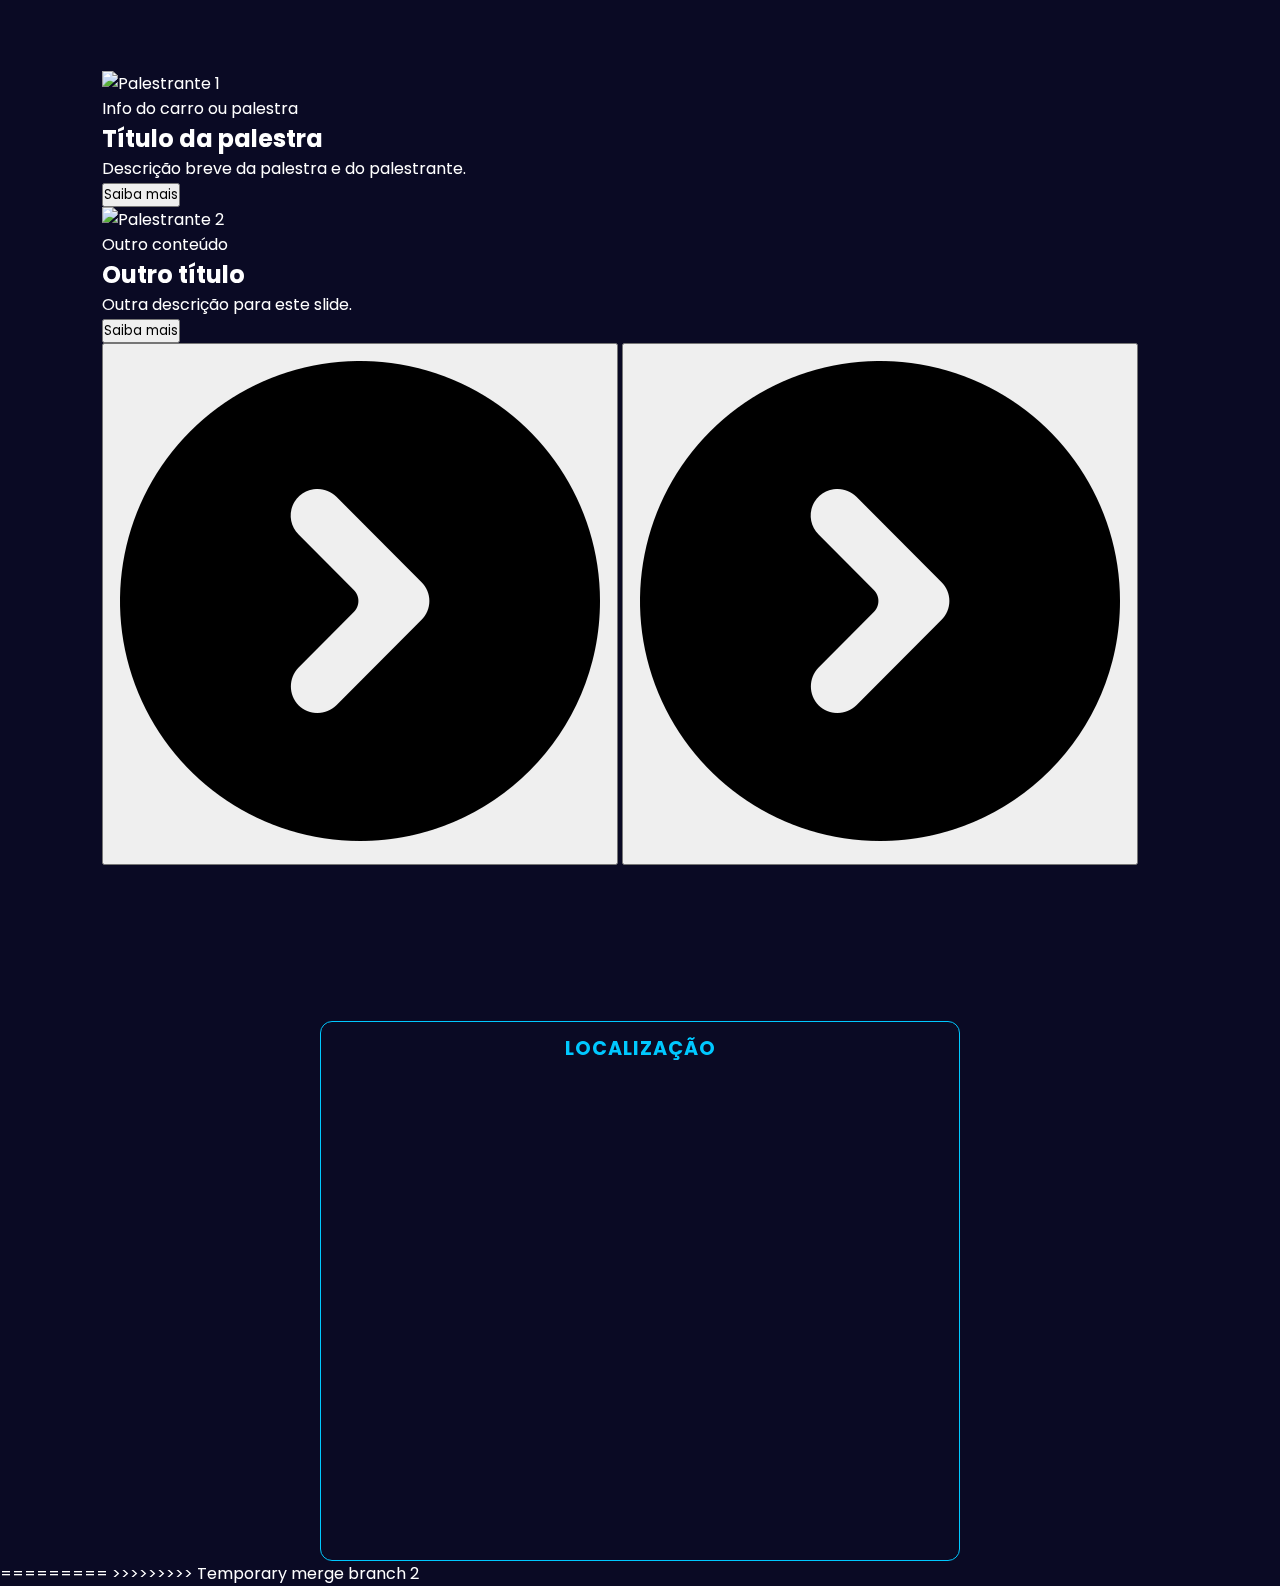
==== commit b6dbf275: "Merge branch 'main' of https://github.com/natieledpaula/site-de-eventos" ====
--- a/index.html
+++ b/index.html
@@ -16,7 +16,6 @@
     <link rel="stylesheet" href="/styles/responsivo.css" />
     <link rel="stylesheet" href="/styles/main.css" />  
     <link rel="stylesheet" href="/styles/background.css">
-    <link rel="stylesheet" href="styles/palestrantes.css">
 
     <script
       src="https://cdnjs.cloudflare.com/ajax/libs/jquery/3.7.1/jquery.min.js"
@@ -104,14 +103,18 @@
             GDG Londrina - <strong>Evento tech 2025</strong>
           </h1>
           <p class="description">
-          
+            Lorem ipsum dolor sit amet consectetur adipisicing elit.
           </p>   
           <div>
-            <div id="btn-container">
+<<<<<<<<< Temporary merge branch 1
+             <div id="btn-container">
               <div id="">
                 <h3>Descrição </h3>
                 <p>Lorem ipsum dolor sit amet consectetur adipisicing elit. Molestias odit natus eum perspiciatis ipsa officiis eligendi aliquid odio iste. Inventore vero placeat quidem consequuntur. Eveniet accusamus dolorum nobis maxime tempora?</p>
               </div>
+=========
+            <div id="btn-container">
+>>>>>>>>> Temporary merge branch 2
             <button id="btn">
                 Inscreva-se
               </button>
@@ -120,6 +123,7 @@
           </div> 
       </section>
       
+<<<<<<<<< Temporary merge branch 1
       <section id="agenda">
         <div class="agenda-palestra">
     
@@ -152,7 +156,7 @@
 
         </div>
       </section>
-
+       
       <section id="palestra">
         <div class="lista">
           <div class="item active">
@@ -185,6 +189,7 @@
           </div>
         </div>
       
+       
       </section>
 
       <section id="localizacao">
@@ -193,12 +198,13 @@
         <iframe src="https://www.google.com/maps/embed?pb=!1m18!1m12!1m3!1d3664.3325707007243!2d-51.14333442485062!3d-23.303689378977754!2m3!1f0!2f0!3f0!3m2!1i1024!2i768!4f13.1!3m3!1m2!1s0x94eb437a3d1d44af%3A0x9c9f46adfc62d1eb!2sUniCesumar%20-%20Londrina!5e0!3m2!1spt-BR!2sbr!4v1744489398450!5m2!1spt-BR!2sbr" width="600" height="450" style="border:0;" allowfullscreen="" loading="lazy" referrerpolicy="no-referrer-when-downgrade"></iframe></div>
       </section>
       
+=========
+>>>>>>>>> Temporary merge branch 2
       
       
     </main>
 
     <script src="/javascript/script.js"></script>
     <script src="/javascript/background.js"></script>
-    <script src="/javascript/slides.js"></script>
   </body>
 </html>
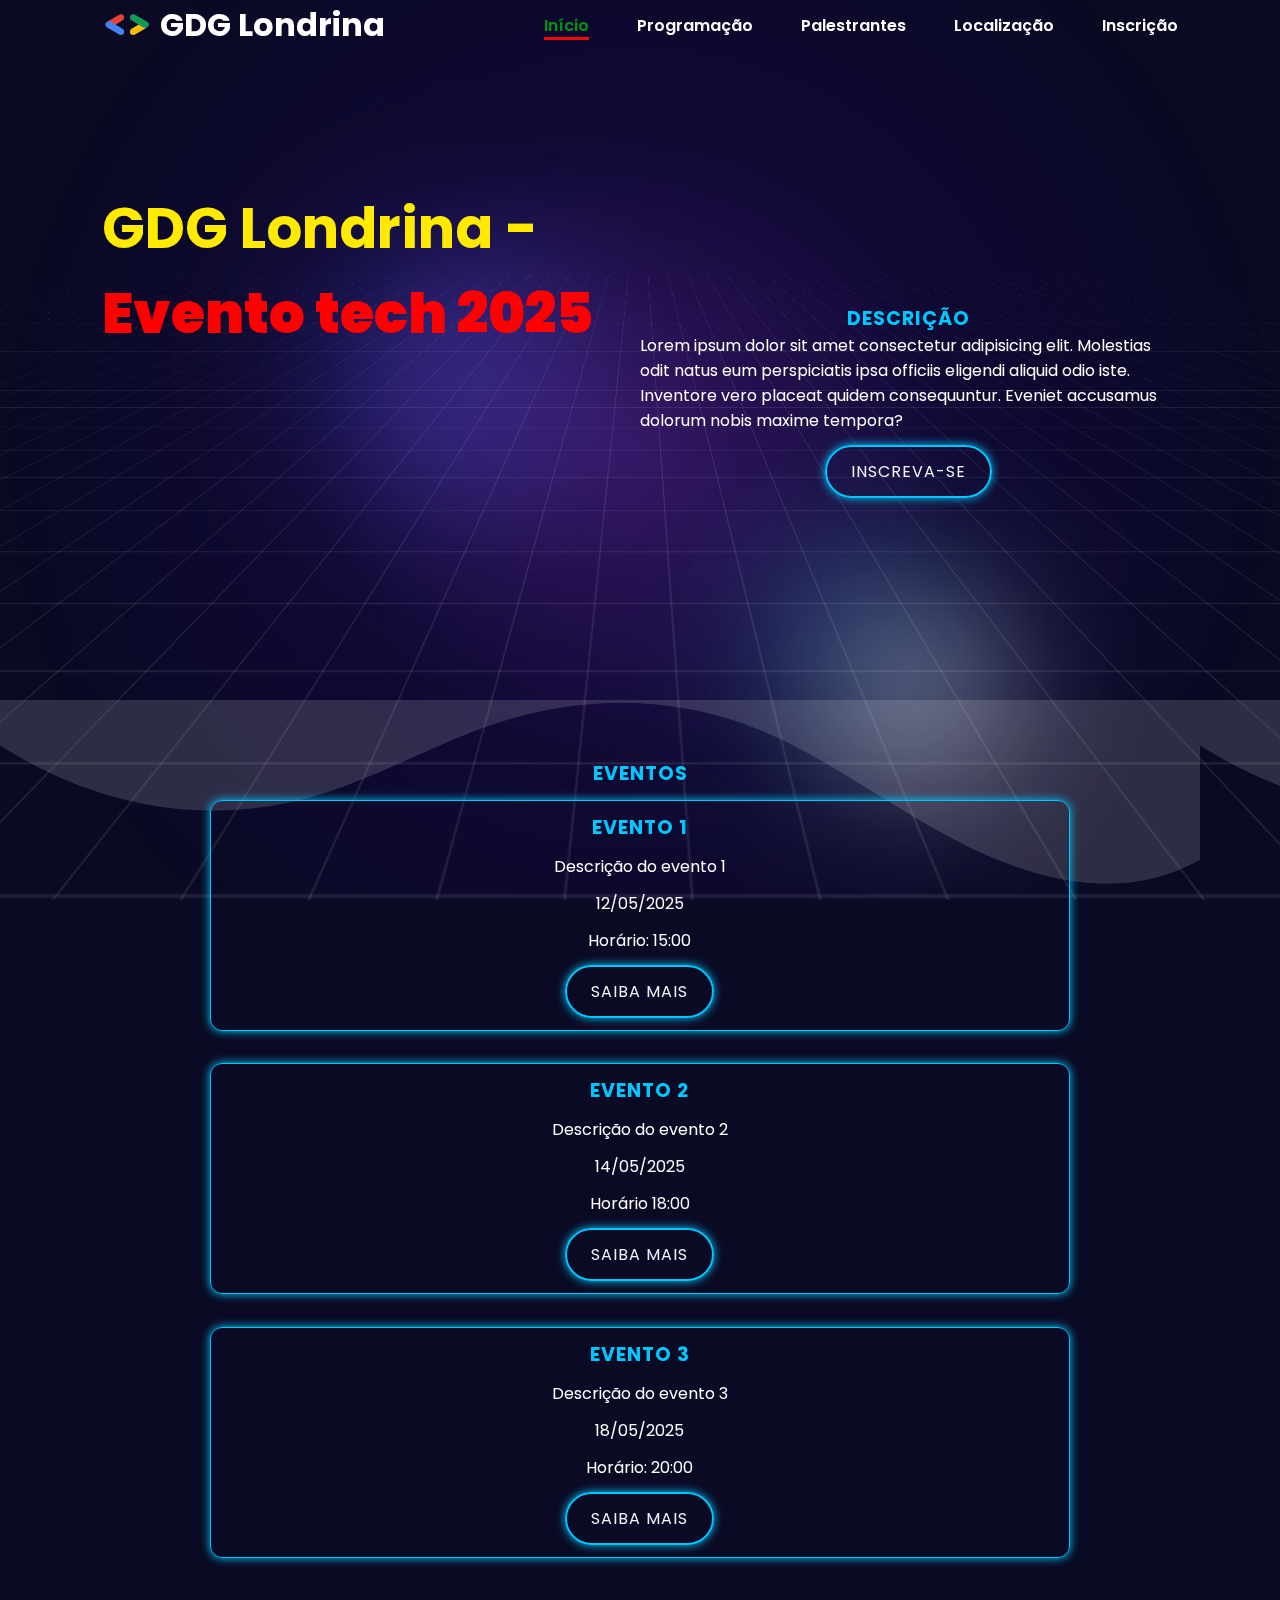
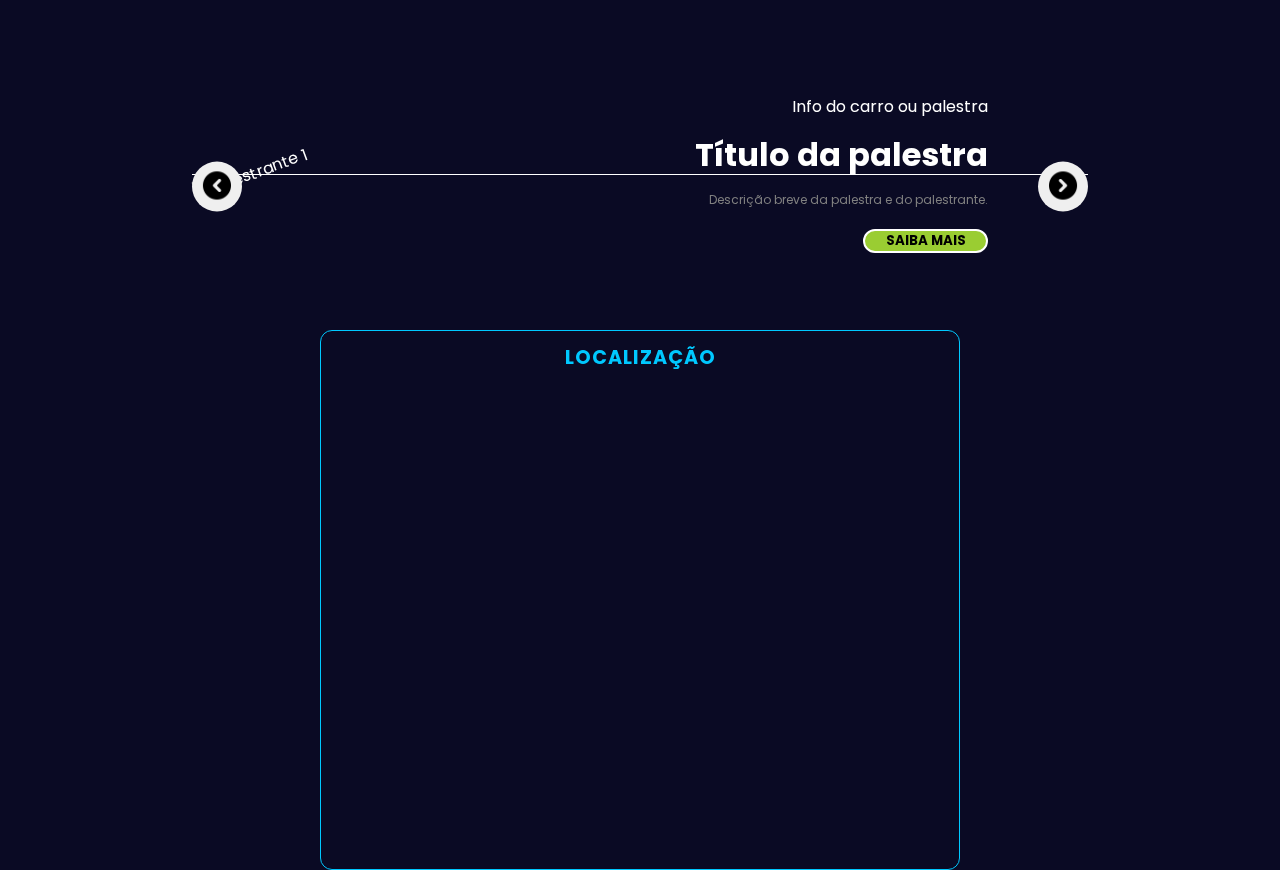
==== commit 02c729c3: "Commit corrigindo o html" ====
--- a/index.html
+++ b/index.html
@@ -16,6 +16,7 @@
     <link rel="stylesheet" href="/styles/responsivo.css" />
     <link rel="stylesheet" href="/styles/main.css" />  
     <link rel="stylesheet" href="/styles/background.css">
+    <link rel="stylesheet" href="styles/palestrantes.css">
 
     <script
       src="https://cdnjs.cloudflare.com/ajax/libs/jquery/3.7.1/jquery.min.js"
@@ -103,27 +104,23 @@
             GDG Londrina - <strong>Evento tech 2025</strong>
           </h1>
           <p class="description">
-            Lorem ipsum dolor sit amet consectetur adipisicing elit.
+          
           </p>   
           <div>
-<<<<<<<<< Temporary merge branch 1
              <div id="btn-container">
               <div id="">
                 <h3>Descrição </h3>
                 <p>Lorem ipsum dolor sit amet consectetur adipisicing elit. Molestias odit natus eum perspiciatis ipsa officiis eligendi aliquid odio iste. Inventore vero placeat quidem consequuntur. Eveniet accusamus dolorum nobis maxime tempora?</p>
               </div>
-=========
-            <div id="btn-container">
->>>>>>>>> Temporary merge branch 2
             <button id="btn">
                 Inscreva-se
-              </button>
+               </button>
           </div>
 
           </div> 
-      </section>
-      
-<<<<<<<<< Temporary merge branch 1
+         
+      </section>
+      
       <section id="agenda">
         <div class="agenda-palestra">
     
@@ -198,13 +195,13 @@
         <iframe src="https://www.google.com/maps/embed?pb=!1m18!1m12!1m3!1d3664.3325707007243!2d-51.14333442485062!3d-23.303689378977754!2m3!1f0!2f0!3f0!3m2!1i1024!2i768!4f13.1!3m3!1m2!1s0x94eb437a3d1d44af%3A0x9c9f46adfc62d1eb!2sUniCesumar%20-%20Londrina!5e0!3m2!1spt-BR!2sbr!4v1744489398450!5m2!1spt-BR!2sbr" width="600" height="450" style="border:0;" allowfullscreen="" loading="lazy" referrerpolicy="no-referrer-when-downgrade"></iframe></div>
       </section>
       
-=========
->>>>>>>>> Temporary merge branch 2
       
       
     </main>
 
+   
     <script src="/javascript/script.js"></script>
     <script src="/javascript/background.js"></script>
+    <script src="/javascript/slides.js"></script>
   </body>
 </html>
--- a/styles/palestrantes.css
+++ b/styles/palestrantes.css
@@ -0,0 +1,208 @@
+/* Reset e configurações globais */
+* {
+    margin: 0;
+    padding: 0;
+    box-sizing: border-box;
+}
+
+#palestra{
+    margin-top: 10%;
+}
+
+  /* Adaptação: classe .lista */
+  #palestra .lista {
+    
+    width: 70vw;
+    height: 100%;
+    margin: auto;
+    position: relative;
+  }
+  
+  /* .item e .item.active */
+  #palestra .lista .item {
+    position: absolute;
+    inset: 0;
+    opacity: 0;
+    transform: translateX(100vw);
+    transition: 0.5s;
+  }
+  
+  #palestra .lista .item.active {
+    transform: translateX(0);
+    opacity: 1;
+    transition: 0.5s;
+  }
+  
+  /* Adaptação: .palestrante-img e .car-img */
+  #palestra .lista .item .palestrante-img,
+  #palestra .lista .item .car-img {
+    position: absolute;
+    top: 30%;
+    transform: translateY(-50%);
+    width: 70%;
+  }
+  
+  #palestra .lista .item .palestrante-img img,
+  #palestra .lista .item .car-img img {
+    width: 100%;
+    transform: rotate(0deg);
+    transition: 0.5s;
+    transition-delay: 0.3s;
+  }
+  
+  #palestra .lista .item.active .palestrante-img img,
+  #palestra .lista .item.active .car-img img {
+    transform: rotate(-20deg);
+  }
+  
+  /* Conteúdo textual */
+  #palestra .lista .item .content {
+    position: absolute;
+    bottom: 10%;
+    right: 100px;
+    width: 70%;
+    height: 100%;
+    display: flex;
+    flex-direction: column;
+    justify-content: center;
+    align-items: end;
+    gap: 20px;
+  }
+  
+  /* Animações */
+  #palestra .lista .item .content .car-information,
+  #palestra .lista .item .content h2,
+  #palestra .lista .item .content .description,
+  #palestra .lista .item .content .information {
+    transform: translateX(200px);
+    transition: 0.7s;
+    transition-delay: 0.3s;
+  }
+  
+  #palestra .lista .item.active .content .car-information {
+    transform: translateX(0);
+  }
+  
+  #palestra .lista .item.active .content h2 {
+    transform: translateX(0);
+    transition-delay: 0.5s;
+  }
+  
+  #palestra .lista .item.active .content .description {
+    transform: translateX(0);
+    transition-delay: 0.9s;
+  }
+  
+  #palestra .lista .item.active .content .information {
+    transform: translateX(0);
+    transition-delay: 1.2s;
+  }
+  
+  #palestra .lista .item .content h2 {
+    font-size: 2em;
+    line-height: 1em;
+  }
+  
+  #palestra .lista .item .content .description {
+    color: gray;
+    font-size: 12px;
+    text-align: right;
+    max-width: 400px;
+  }
+  
+  #palestra .lista .item .content .information {
+    border-radius: 30px;
+    height: 35px;
+    width: 125px;
+    text-transform: uppercase;
+    border: 2px solid white;
+    background-color: yellowgreen;
+    cursor: pointer;
+    font-weight: bold;
+  }
+  
+  /* Linha branca */
+  #palestra .lista::before {
+    content: "";
+    position: absolute;
+    height: 200px;
+    width: 100%;
+    top: 30%;
+    border-top: 1px solid white;
+  }
+  
+  /* Arrows */
+  #palestra .arrows {
+    width: 70vw;
+    position: absolute;
+    top: 29%;
+    left: 50%;
+    transform: translate(-50%, -25%);
+    display: flex;
+    justify-content: space-between;
+  }
+  
+  #palestra .arrows button {
+    width: 50px;
+    height: 50px;
+    border-radius: 50%;
+    border: none;
+    cursor: pointer;
+  }
+  
+  #palestra .arrows button:nth-child(1) img {
+    scale: -1;
+  }
+  
+  #palestra .arrows img {
+    width: 30px;
+    margin-top: 4px;
+  }
+  
+  #palestra .arrows img:hover {
+    background-color: rgb(255, 0, 162);
+    border-radius: 50%;
+  }
+  
+  #palestra .indicator {
+    position: absolute;
+    top: 70%;
+    left: 50%;
+    transform: translateX(-50%);
+    height: auto;
+    width: auto;
+    display: flex;
+    flex-direction: column;
+    align-items: center;
+    gap: 15px;
+  }
+  
+  #palestra .indicator .number {
+    font-size: 3em;
+    color: #000;
+  }
+  
+  #palestra .indicator ul {
+    display: flex;
+    gap: 10px;
+  }
+  
+  #palestra .indicator ul li {
+    width: 25px;
+    height: 5px;
+    background-color: violet;
+    transition: 0.5s;
+  }
+  
+  #palestra .indicator ul li.active {
+    background-color: black;
+  }
+  
+  
+  /* Classe utilitária */
+  .active {
+    transform: translateX(0);
+    transition: 0.5s;
+    opacity: 1;
+  }
+  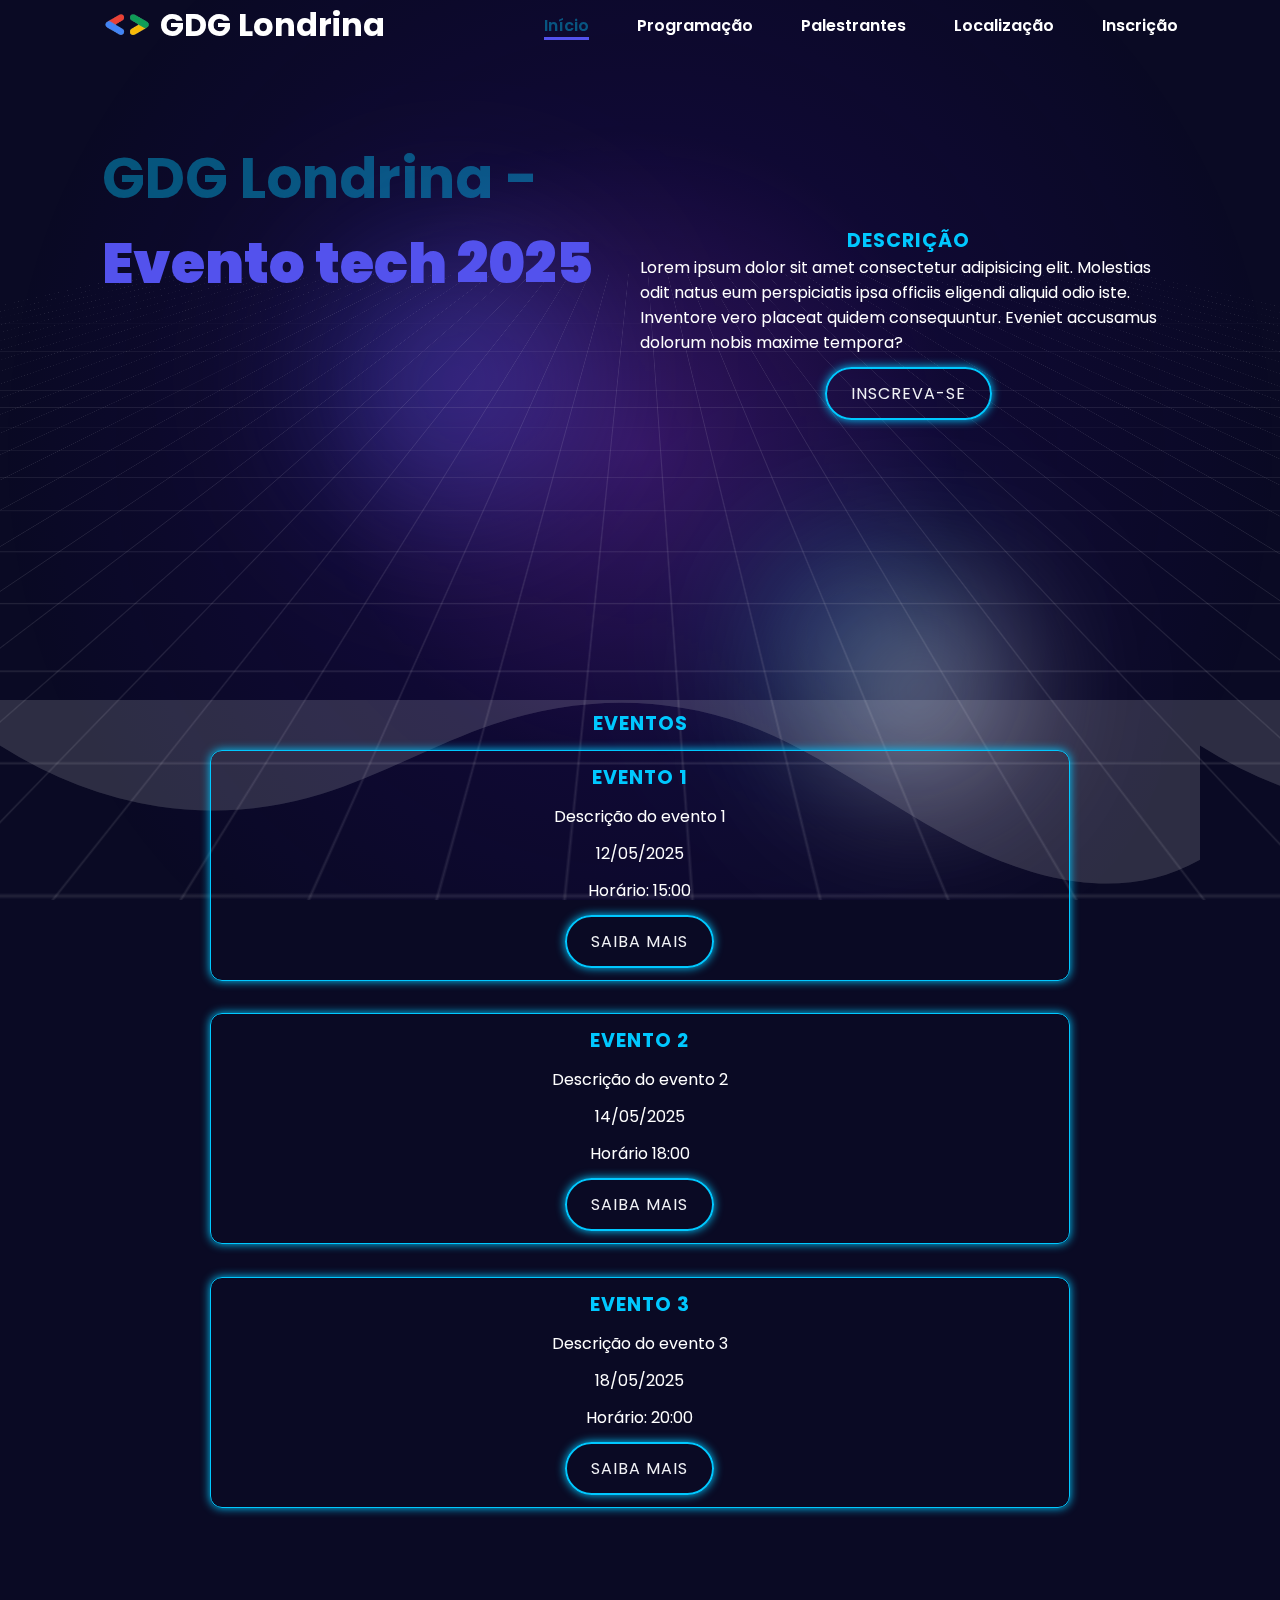
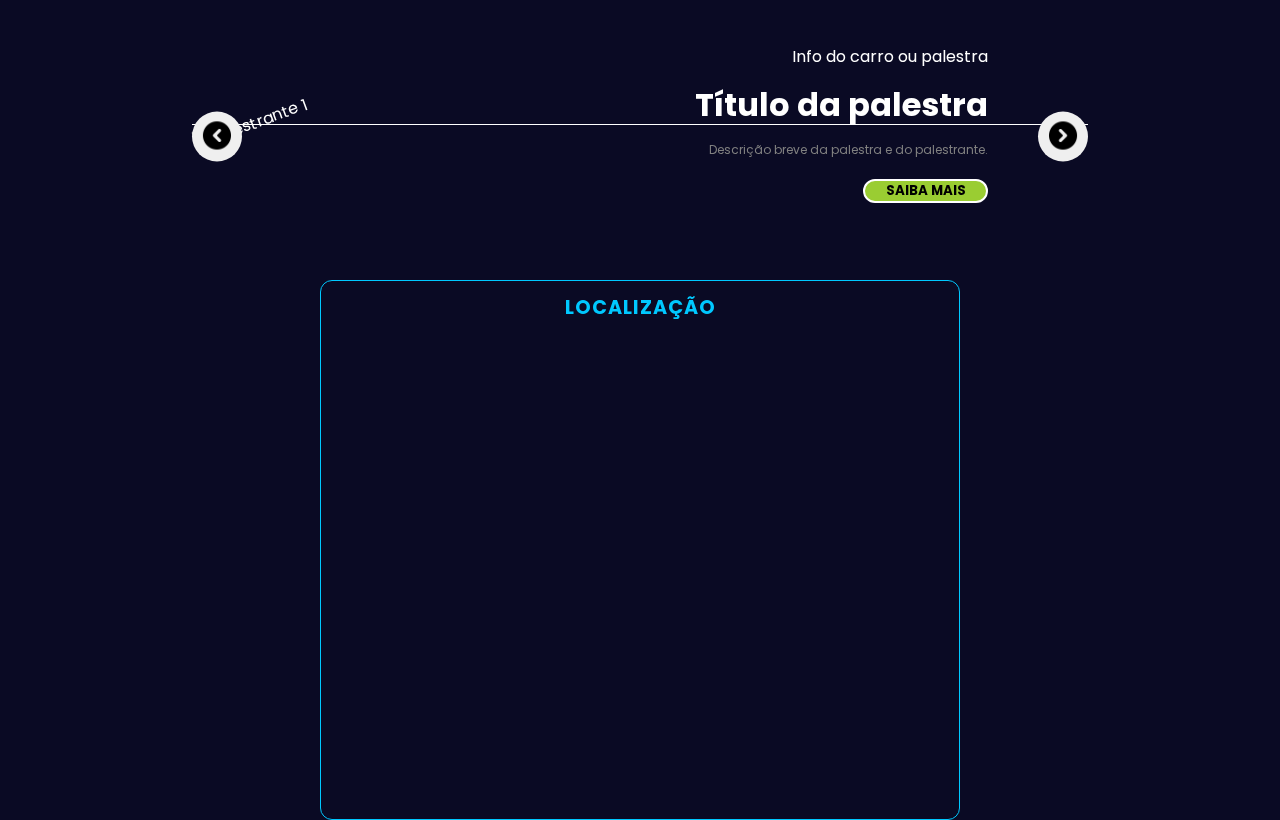
==== commit 199ff2fd: "Fazendo parte resposividade no javascript" ====
--- a/index.html
+++ b/index.html
@@ -27,6 +27,7 @@
     <title>GDG Londrina</title>
   </head>
   <body>
+
     <!-- Parte do background -->
     <div class="interactive-background" id="interactive-bg">
         <div class="gradient-follow" id="gradient"></div>
@@ -41,6 +42,7 @@
             <div class="wave wave3"></div>
         </div>
     </div>
+
     <!-- Parte do header(cabeçalho) -->
     <header>
       <nav id="navbar">
@@ -102,23 +104,18 @@
         <div id="inicio">
           <h1 class="title">
             GDG Londrina - <strong>Evento tech 2025</strong>
-          </h1>
-          <p class="description">
-          
-          </p>   
+          </h1> 
           <div>
-             <div id="btn-container">
+            <div id="btn-container">
               <div id="">
                 <h3>Descrição </h3>
                 <p>Lorem ipsum dolor sit amet consectetur adipisicing elit. Molestias odit natus eum perspiciatis ipsa officiis eligendi aliquid odio iste. Inventore vero placeat quidem consequuntur. Eveniet accusamus dolorum nobis maxime tempora?</p>
               </div>
             <button id="btn">
                 Inscreva-se
-               </button>
+              </button>
           </div>
-
           </div> 
-         
       </section>
       
       <section id="agenda">
@@ -147,13 +144,11 @@
                 <span class="data">18/05/2025</span>
                 <span class="horario">Horário: 20:00</span>
                 <button id="btn">Saiba Mais</button>
-
               </div>
           </div>
-
         </div>
       </section>
-       
+
       <section id="palestra">
         <div class="lista">
           <div class="item active">
@@ -185,8 +180,6 @@
             <button id="next"><img src="Imagem/flecha.png" alt="Próximo"></button>
           </div>
         </div>
-      
-       
       </section>
 
       <section id="localizacao">
@@ -194,12 +187,8 @@
         <div class="mapa">
         <iframe src="https://www.google.com/maps/embed?pb=!1m18!1m12!1m3!1d3664.3325707007243!2d-51.14333442485062!3d-23.303689378977754!2m3!1f0!2f0!3f0!3m2!1i1024!2i768!4f13.1!3m3!1m2!1s0x94eb437a3d1d44af%3A0x9c9f46adfc62d1eb!2sUniCesumar%20-%20Londrina!5e0!3m2!1spt-BR!2sbr!4v1744489398450!5m2!1spt-BR!2sbr" width="600" height="450" style="border:0;" allowfullscreen="" loading="lazy" referrerpolicy="no-referrer-when-downgrade"></iframe></div>
       </section>
-      
-      
-      
     </main>
 
-   
     <script src="/javascript/script.js"></script>
     <script src="/javascript/background.js"></script>
     <script src="/javascript/slides.js"></script>
--- a/styles/header.css
+++ b/styles/header.css
@@ -1,9 +1,9 @@
-/* header {
+header {
     width: 100%;
     padding: 0px 8%;
-    background: -moz-linear-gradient(#444); }*/
-
-
+    background: -moz-linear-gradient(#444); 
+    position: fixed;
+}
 
 #navbar {
     width: 100%;
@@ -36,8 +36,8 @@
 }
 
 .nav_item.active a {
-    color: rgb(0, 148, 20);
-    border-bottom: 3px solid red;
+    color: #00c8ff66;
+    border-bottom: 3px solid #5352ed;
 }
 
 #mobile_btn {
--- a/styles/main.css
+++ b/styles/main.css
@@ -23,11 +23,11 @@
 
 #inicio .title {
     font-size: 3.5rem;
-    color: rgb(255, 234, 0);
+    color: #00c8ff66;
 }
 
 #inicio .title strong {
-    color: red;
+    color: #5352ed;
 }
 
 #inicio .description {
@@ -51,7 +51,6 @@
     margin-left: 100%;
     margin-top: -20%;
     gap: 12px;
-   
 }
 
 #btn {
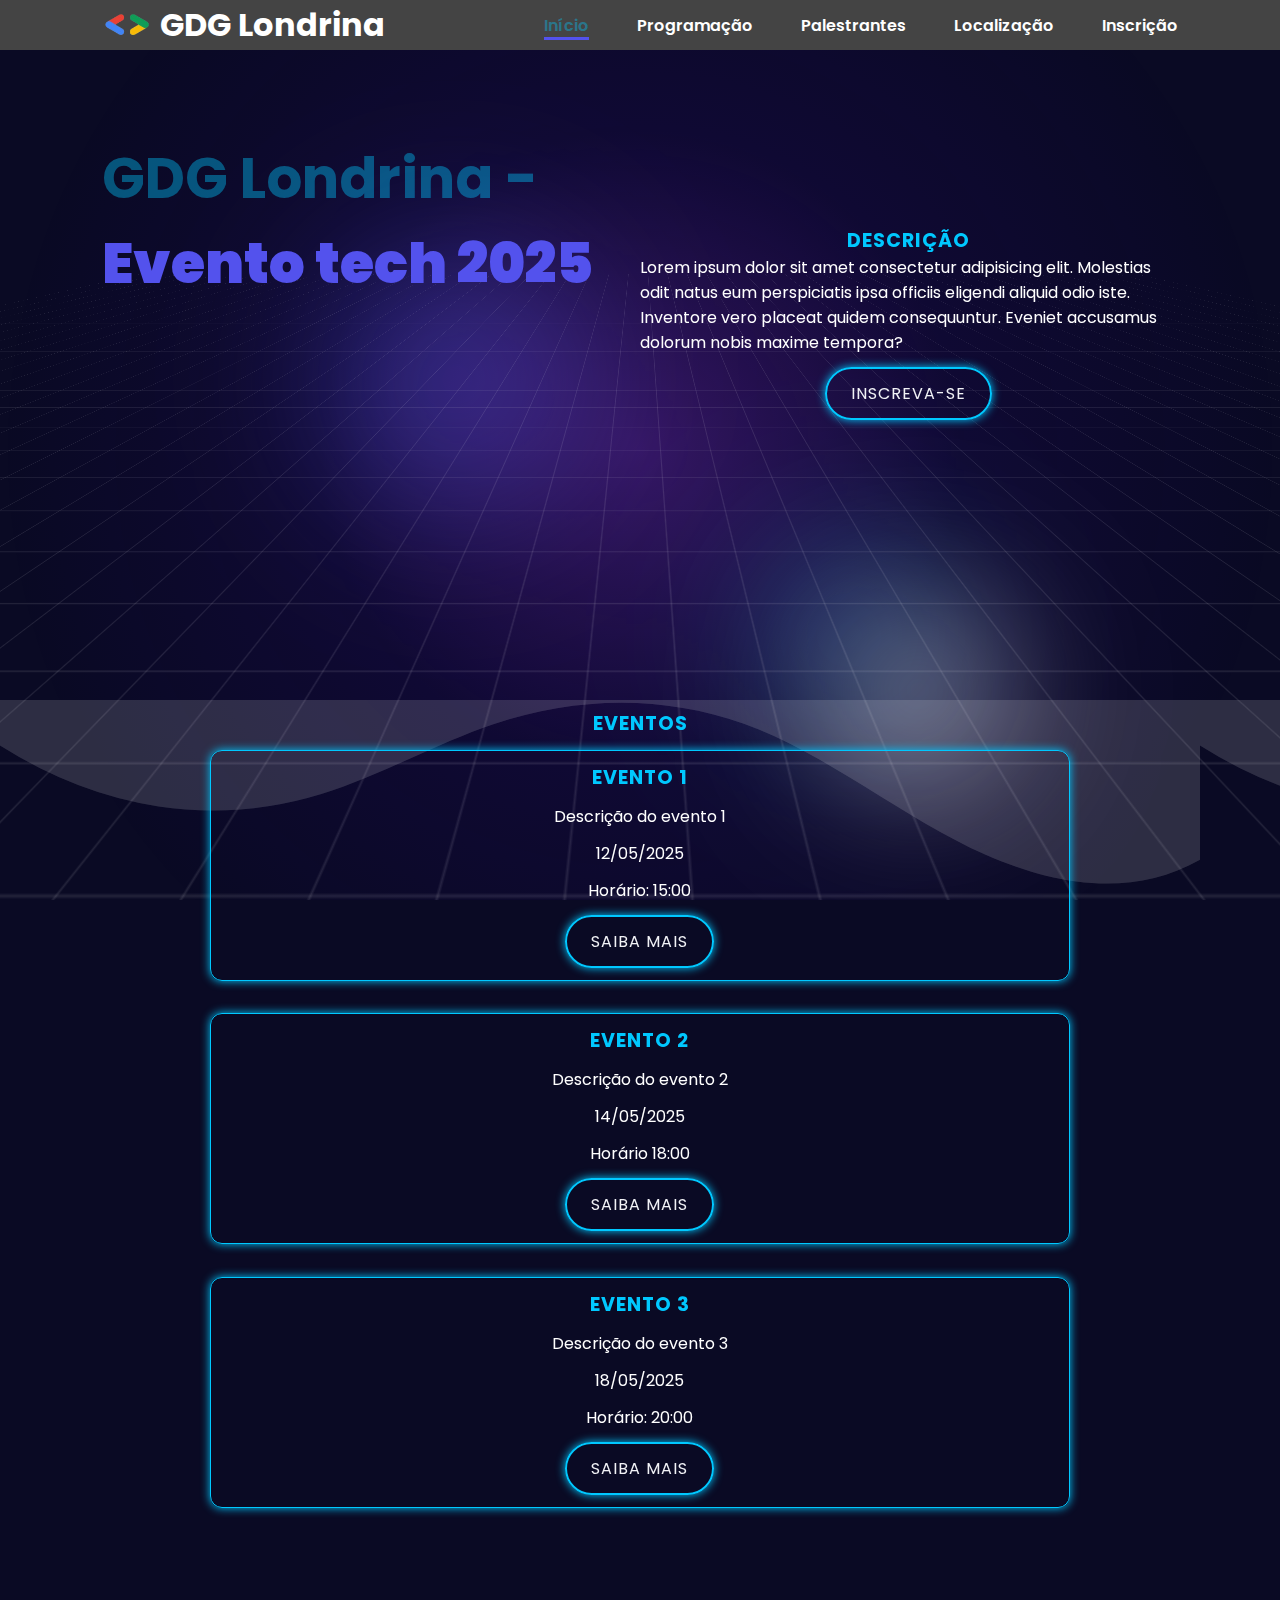
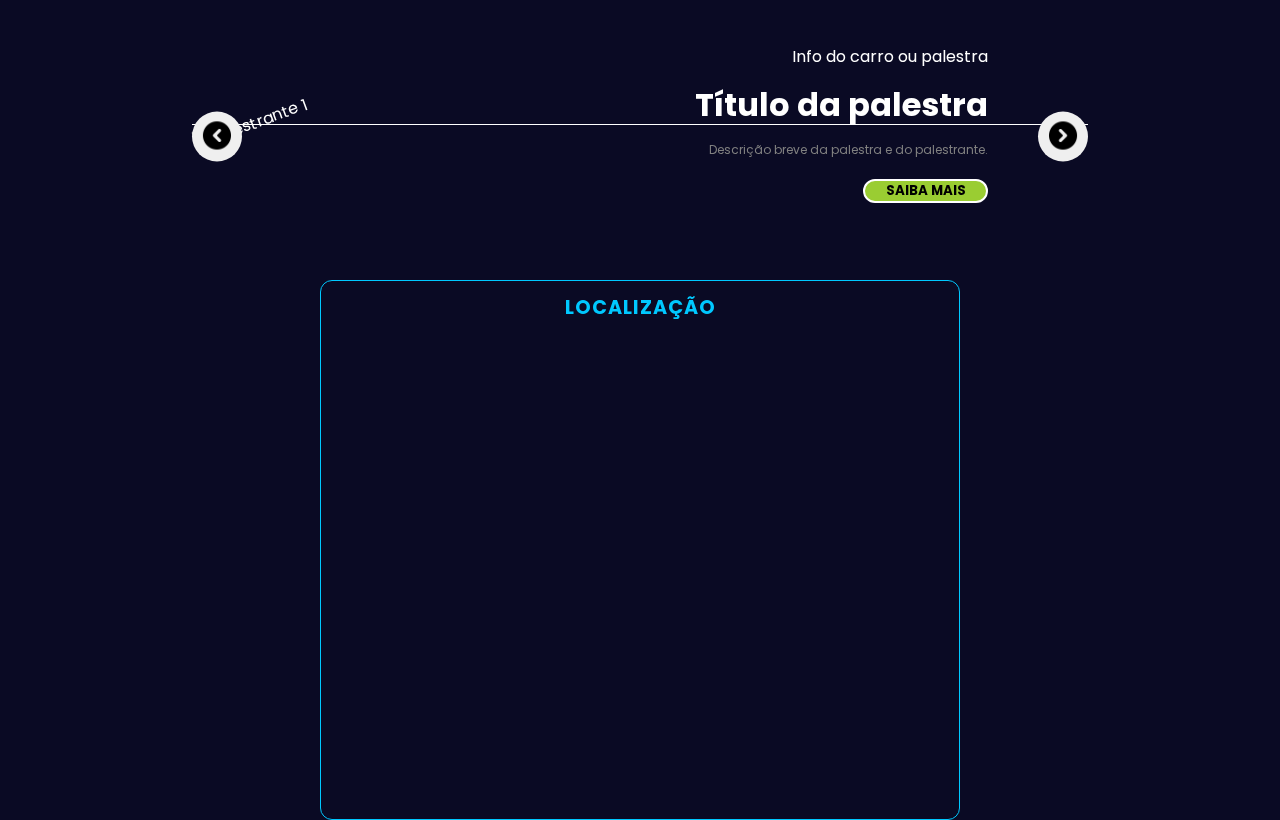
==== commit 1523714f: "Update index.html" ====
--- a/index.html
+++ b/index.html
@@ -11,11 +11,11 @@
       referrerpolicy="no-referrer"
     />
   
-    <link rel="stylesheet" href="/styles/styles.css" />
-    <link rel="stylesheet" href="/styles/header.css" />
-    <link rel="stylesheet" href="/styles/responsivo.css" />
-    <link rel="stylesheet" href="/styles/main.css" />  
-    <link rel="stylesheet" href="/styles/background.css">
+    <link rel="stylesheet" href="styles/styles.css" />
+    <link rel="stylesheet" href="styles/header.css" />
+    <link rel="stylesheet" href="styles/responsivo.css" />
+    <link rel="stylesheet" href="styles/main.css" />  
+    <link rel="stylesheet" href="styles/background.css">
     <link rel="stylesheet" href="styles/palestrantes.css">
 
     <script
@@ -189,8 +189,8 @@
       </section>
     </main>
 
-    <script src="/javascript/script.js"></script>
-    <script src="/javascript/background.js"></script>
-    <script src="/javascript/slides.js"></script>
+    <script src="javascript/script.js"></script>
+    <script src="javascript/background.js"></script>
+    <script src="javascript/slides.js"></script>
   </body>
 </html>
--- a/styles/header.css
+++ b/styles/header.css
@@ -2,6 +2,8 @@
     width: 100%;
     padding: 0px 8%;
     background: -moz-linear-gradient(#444); 
+    background: -webkit-linear-gradient(#444);
+    background: linear-gradient(#444);
     position: fixed;
 }
 
